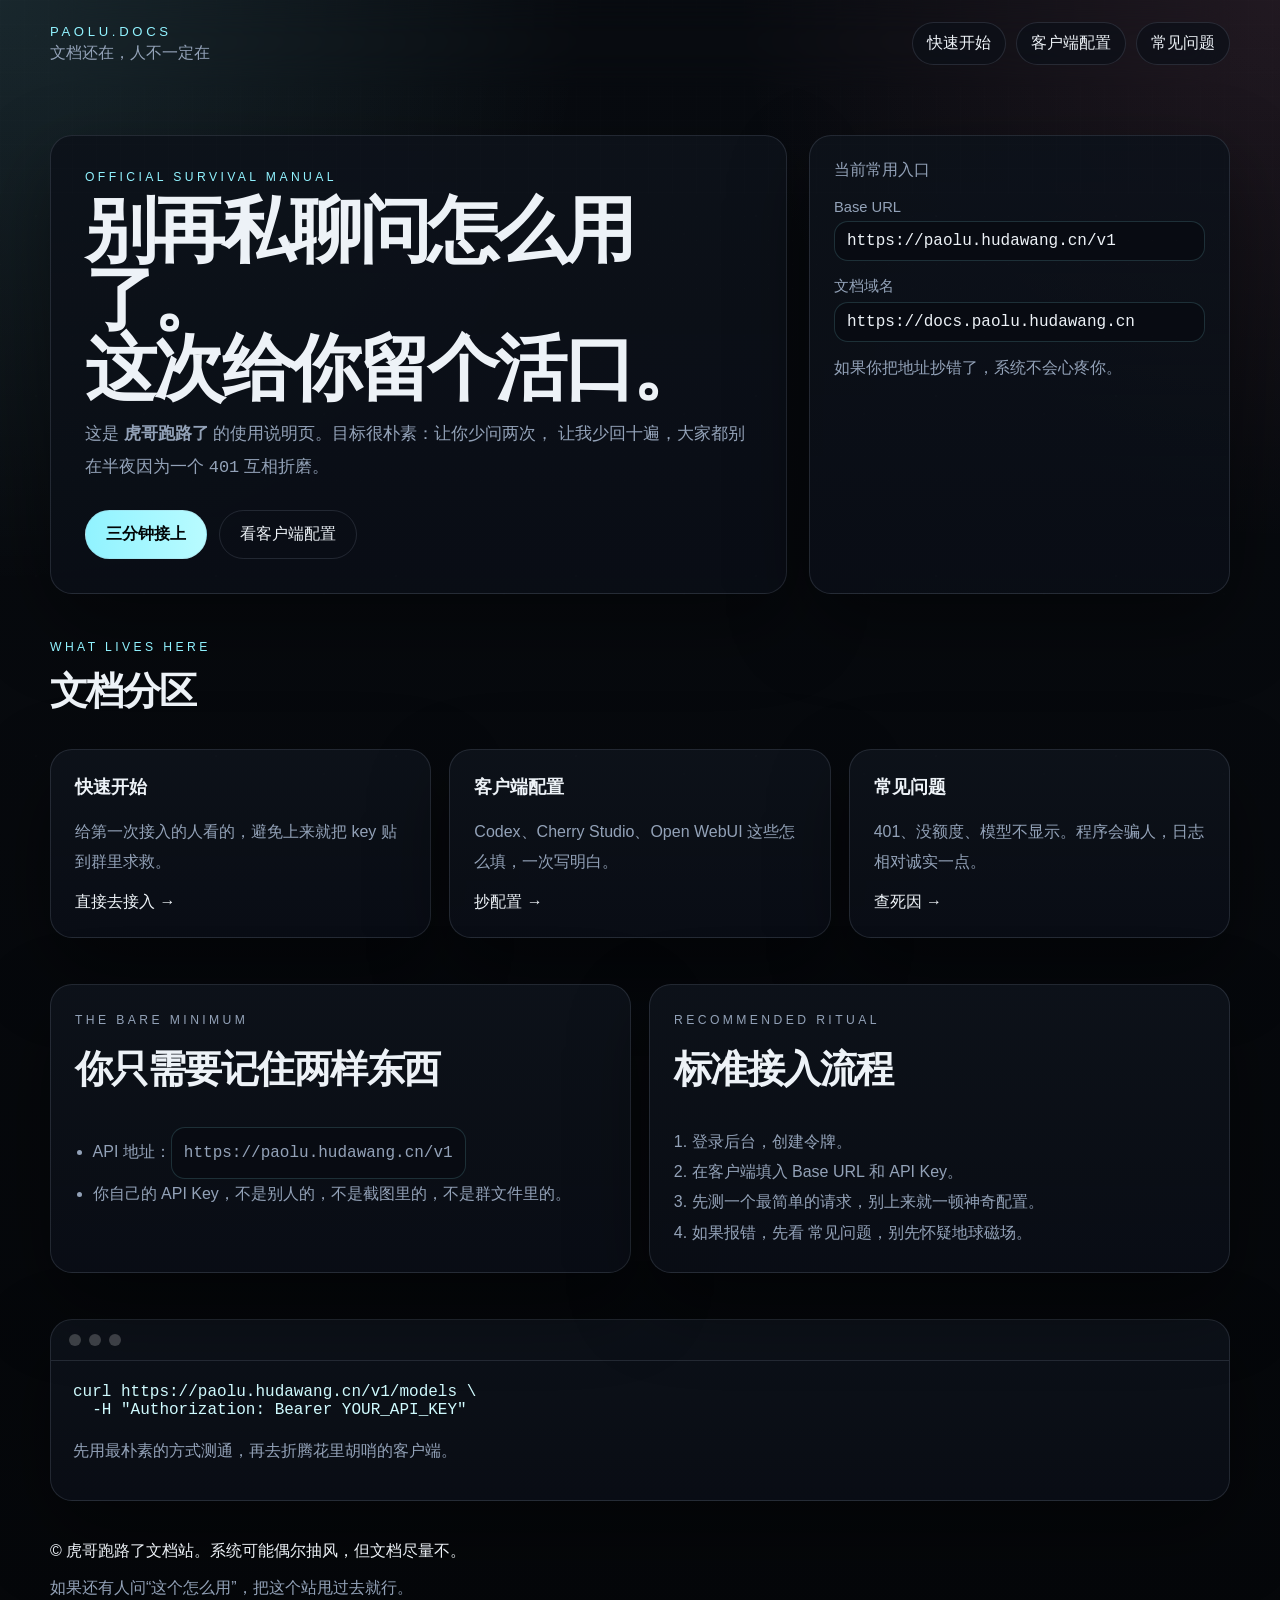
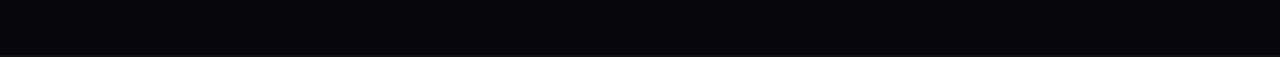
==== index.html @ 4efce5a0 "docs: scaffold paolu help site" ====
<!doctype html>
<html lang="zh-CN">
<head>
  <meta charset="utf-8" />
  <meta name="viewport" content="width=device-width, initial-scale=1" />
  <title>虎哥跑路了 · 使用文档</title>
  <meta
    name="description"
    content="给准备接 API 的人留一条活路。包括快速开始、客户端配置、常见报错和一些人间提醒。"
  />
  <link rel="stylesheet" href="/styles/ghost.css" />
</head>
<body data-page="home">
  <div class="noise"></div>
  <header class="site-header shell">
    <a class="brand" href="/">
      <span class="brand-mark">PAOLU.DOCS</span>
      <span class="brand-sub">文档还在，人不一定在</span>
    </a>
    <nav class="top-nav">
      <a href="/quickstart/">快速开始</a>
      <a href="/clients/">客户端配置</a>
      <a href="/faq/">常见问题</a>
    </nav>
  </header>

  <main>
    <section class="hero shell">
      <div class="hero-copy">
        <p class="eyebrow">Official Survival Manual</p>
        <h1>别再私聊问怎么用了。<br />这次给你留个活口。</h1>
        <p class="lead">
          这是 <strong>虎哥跑路了</strong> 的使用说明页。目标很朴素：让你少问两次，
          让我少回十遍，大家都别在半夜因为一个 <code>401</code> 互相折磨。
        </p>
        <div class="cta-row">
          <a class="button button-primary" href="/quickstart/">三分钟接上</a>
          <a class="button button-ghost" href="/clients/">看客户端配置</a>
        </div>
      </div>
      <aside class="status-card">
        <p class="status-label">当前常用入口</p>
        <div class="status-block">
          <span>Base URL</span>
          <code data-copy>https://paolu.hudawang.cn/v1</code>
        </div>
        <div class="status-block">
          <span>文档域名</span>
          <code data-copy>https://docs.paolu.hudawang.cn</code>
        </div>
        <p class="status-tip">如果你把地址抄错了，系统不会心疼你。</p>
      </aside>
    </section>

    <section class="section shell">
      <div class="section-head">
        <p class="eyebrow">What Lives Here</p>
        <h2>文档分区</h2>
      </div>
      <div class="card-grid">
        <article class="info-card">
          <h3>快速开始</h3>
          <p>给第一次接入的人看的，避免上来就把 key 贴到群里求救。</p>
          <a href="/quickstart/">直接去接入 →</a>
        </article>
        <article class="info-card">
          <h3>客户端配置</h3>
          <p>Codex、Cherry Studio、Open WebUI 这些怎么填，一次写明白。</p>
          <a href="/clients/">抄配置 →</a>
        </article>
        <article class="info-card">
          <h3>常见问题</h3>
          <p>401、没额度、模型不显示。程序会骗人，日志相对诚实一点。</p>
          <a href="/faq/">查死因 →</a>
        </article>
      </div>
    </section>

    <section class="section shell split-layout">
      <article class="panel">
        <p class="eyebrow">The Bare Minimum</p>
        <h2>你只需要记住两样东西</h2>
        <ul class="checklist">
          <li>API 地址：<code data-copy>https://paolu.hudawang.cn/v1</code></li>
          <li>你自己的 API Key，不是别人的，不是截图里的，不是群文件里的。</li>
        </ul>
      </article>
      <article class="panel">
        <p class="eyebrow">Recommended Ritual</p>
        <h2>标准接入流程</h2>
        <ol class="steps">
          <li>登录后台，创建令牌。</li>
          <li>在客户端填入 Base URL 和 API Key。</li>
          <li>先测一个最简单的请求，别上来就一顿神奇配置。</li>
          <li>如果报错，先看 <a href="/faq/">常见问题</a>，别先怀疑地球磁场。</li>
        </ol>
      </article>
    </section>

    <section class="section shell">
      <div class="terminal">
        <div class="terminal-bar">
          <span></span><span></span><span></span>
        </div>
        <pre><code>curl https://paolu.hudawang.cn/v1/models \
  -H "Authorization: Bearer YOUR_API_KEY"</code></pre>
        <p class="terminal-note">先用最朴素的方式测通，再去折腾花里胡哨的客户端。</p>
      </div>
    </section>
  </main>

  <footer class="site-footer shell">
    <p>© 虎哥跑路了文档站。系统可能偶尔抽风，但文档尽量不。</p>
    <p class="muted">如果还有人问“这个怎么用”，把这个站甩过去就行。</p>
  </footer>

  <script src="/scripts/app.js" defer></script>
</body>
</html>
---- styles/ghost.css ----
:root {
  color-scheme: dark;
  --bg: #07090d;
  --panel: rgba(12, 16, 24, 0.9);
  --panel-2: rgba(16, 22, 32, 0.94);
  --text: #edf2f7;
  --muted: #93a2b8;
  --line: rgba(148, 163, 184, 0.18);
  --accent: #91f3ff;
  --accent-2: #fd90b7;
  --danger: #ff8d8d;
  --shadow: 0 30px 80px rgba(0, 0, 0, 0.42);
  --radius: 22px;
}

* {
  box-sizing: border-box;
}

html {
  scroll-behavior: smooth;
}

body {
  margin: 0;
  min-height: 100vh;
  color: var(--text);
  font-family: "Segoe UI", "PingFang SC", "Microsoft YaHei", sans-serif;
  background:
    radial-gradient(circle at top left, rgba(145, 243, 255, 0.12), transparent 28%),
    radial-gradient(circle at top right, rgba(253, 144, 183, 0.1), transparent 26%),
    linear-gradient(180deg, #080b10 0%, #05070a 100%);
}

body::before {
  content: "";
  position: fixed;
  inset: 0;
  pointer-events: none;
  background:
    linear-gradient(rgba(255, 255, 255, 0.015) 1px, transparent 1px),
    linear-gradient(90deg, rgba(255, 255, 255, 0.015) 1px, transparent 1px);
  background-size: 24px 24px;
  mask-image: linear-gradient(180deg, rgba(255, 255, 255, 0.5), transparent 85%);
}

.noise {
  position: fixed;
  inset: 0;
  pointer-events: none;
  opacity: 0.16;
  background-image:
    radial-gradient(circle at 20% 20%, rgba(255, 255, 255, 0.08) 0 1px, transparent 1px),
    radial-gradient(circle at 80% 30%, rgba(255, 255, 255, 0.06) 0 1px, transparent 1px),
    radial-gradient(circle at 10% 70%, rgba(255, 255, 255, 0.04) 0 1px, transparent 1px);
  background-size: 180px 180px;
}

a {
  color: inherit;
  text-decoration: none;
}

code,
pre {
  font-family: Consolas, "SFMono-Regular", monospace;
}

.shell {
  width: min(1180px, calc(100% - 32px));
  margin: 0 auto;
}

.site-header {
  display: flex;
  align-items: center;
  justify-content: space-between;
  gap: 20px;
  padding: 22px 0;
  position: sticky;
  top: 0;
  z-index: 10;
  backdrop-filter: blur(18px);
}

.brand {
  display: grid;
  gap: 4px;
}

.brand-mark {
  font-size: 0.82rem;
  letter-spacing: 0.28em;
  color: var(--accent);
}

.brand-sub,
.muted,
.status-tip,
.terminal-note {
  color: var(--muted);
}

.top-nav {
  display: flex;
  gap: 10px;
  flex-wrap: wrap;
}

.top-nav a {
  padding: 10px 14px;
  border: 1px solid var(--line);
  border-radius: 999px;
  background: rgba(12, 16, 24, 0.72);
}

.top-nav a.active,
.top-nav a:hover {
  border-color: rgba(145, 243, 255, 0.34);
  color: var(--accent);
}

.hero {
  display: grid;
  grid-template-columns: minmax(0, 1.4fr) minmax(320px, 0.8fr);
  gap: 22px;
  padding: 48px 0 28px;
}

.hero-copy,
.panel,
.status-card,
.info-card,
.terminal,
.sidebar,
.faq-item {
  border: 1px solid var(--line);
  background: linear-gradient(180deg, rgba(13, 18, 26, 0.96), rgba(10, 14, 22, 0.9));
  border-radius: var(--radius);
  box-shadow: var(--shadow);
}

.hero-copy {
  padding: 34px;
}

.status-card {
  padding: 24px;
}

.eyebrow {
  margin: 0 0 12px;
  text-transform: uppercase;
  letter-spacing: 0.28em;
  font-size: 0.76rem;
  color: var(--accent);
}

h1,
h2,
h3,
p {
  margin-top: 0;
}

h1 {
  margin-bottom: 16px;
  font-size: clamp(2.8rem, 5.6vw, 5rem);
  line-height: 0.96;
  letter-spacing: -0.05em;
}

h2 {
  font-size: clamp(1.8rem, 3vw, 2.5rem);
  letter-spacing: -0.04em;
}

h3 {
  font-size: 1.15rem;
}

.lead {
  max-width: 760px;
  font-size: 1.06rem;
  line-height: 1.9;
  color: var(--muted);
}

.cta-row {
  display: flex;
  gap: 12px;
  flex-wrap: wrap;
  margin-top: 26px;
}

.button {
  display: inline-flex;
  align-items: center;
  justify-content: center;
  padding: 13px 20px;
  border-radius: 999px;
  border: 1px solid var(--line);
}

.button-primary {
  background: linear-gradient(90deg, var(--accent), #b8fbff);
  color: #020507;
  font-weight: 700;
}

.button-ghost:hover {
  border-color: rgba(145, 243, 255, 0.34);
}

.status-label {
  margin-bottom: 18px;
  color: var(--muted);
}

.status-block {
  display: grid;
  gap: 6px;
  margin-bottom: 16px;
}

.status-block span,
.kv-list span {
  color: var(--muted);
  font-size: 0.92rem;
}

code[data-copy],
.kv-list code {
  display: inline-block;
  padding: 10px 12px;
  border-radius: 14px;
  border: 1px solid rgba(145, 243, 255, 0.16);
  background: rgba(8, 12, 18, 0.9);
  cursor: pointer;
}

.section {
  padding: 18px 0 28px;
}

.section-head {
  margin-bottom: 20px;
}

.section-head.compact {
  padding: 22px 0 8px;
}

.card-grid {
  display: grid;
  grid-template-columns: repeat(3, minmax(0, 1fr));
  gap: 18px;
}

.card-grid.single-column {
  grid-template-columns: 1fr;
}

.info-card,
.panel,
.faq-item {
  padding: 24px;
}

.info-card p,
.panel p,
.faq-item p {
  color: var(--muted);
  line-height: 1.85;
}

.split-layout {
  display: grid;
  grid-template-columns: repeat(2, minmax(0, 1fr));
  gap: 18px;
}

.checklist,
.steps {
  margin: 0;
  padding-left: 1.1rem;
  line-height: 1.9;
  color: var(--muted);
}

.terminal {
  padding: 0;
  overflow: hidden;
}

.terminal-bar {
  display: flex;
  gap: 8px;
  padding: 14px 18px;
  border-bottom: 1px solid var(--line);
}

.terminal-bar span {
  width: 12px;
  height: 12px;
  border-radius: 999px;
  background: rgba(255, 255, 255, 0.2);
}

.terminal pre {
  margin: 0;
  padding: 22px;
  overflow: auto;
  color: #cffafe;
}

.terminal-note {
  padding: 0 22px 22px;
}

.docs-layout {
  display: grid;
  grid-template-columns: 240px minmax(0, 1fr);
  gap: 22px;
  padding: 20px 0 40px;
}

.sidebar {
  padding: 20px;
  position: sticky;
  top: 96px;
  height: fit-content;
}

.sidebar-title {
  margin-bottom: 14px;
  color: var(--text);
}

.sidebar a {
  display: block;
  padding: 10px 0;
  color: var(--muted);
}

.sidebar a:hover {
  color: var(--accent);
}

.doc-content {
  padding-bottom: 48px;
}

.doc-section {
  padding: 18px 0;
}

.stack {
  display: grid;
  gap: 16px;
}

.kv-list {
  display: grid;
  gap: 16px;
}

.kv-list div {
  display: grid;
  gap: 8px;
}

.faq-list {
  display: grid;
  gap: 18px;
  padding-bottom: 40px;
}

.site-footer {
  padding: 12px 0 40px;
}

.copied-tip {
  position: fixed;
  right: 20px;
  bottom: 20px;
  padding: 12px 16px;
  border-radius: 14px;
  background: rgba(12, 16, 24, 0.94);
  border: 1px solid rgba(145, 243, 255, 0.22);
  color: var(--text);
  box-shadow: var(--shadow);
}

@media (max-width: 980px) {
  .hero,
  .split-layout,
  .docs-layout,
  .card-grid {
    grid-template-columns: 1fr;
  }

  .site-header {
    position: static;
    align-items: flex-start;
    flex-direction: column;
  }

  .sidebar {
    position: static;
  }
}

@media (max-width: 640px) {
  .shell {
    width: min(100% - 20px, 1180px);
  }

  h1 {
    font-size: 2.45rem;
  }

  .hero-copy,
  .status-card,
  .info-card,
  .panel,
  .faq-item {
    padding: 20px;
  }
}
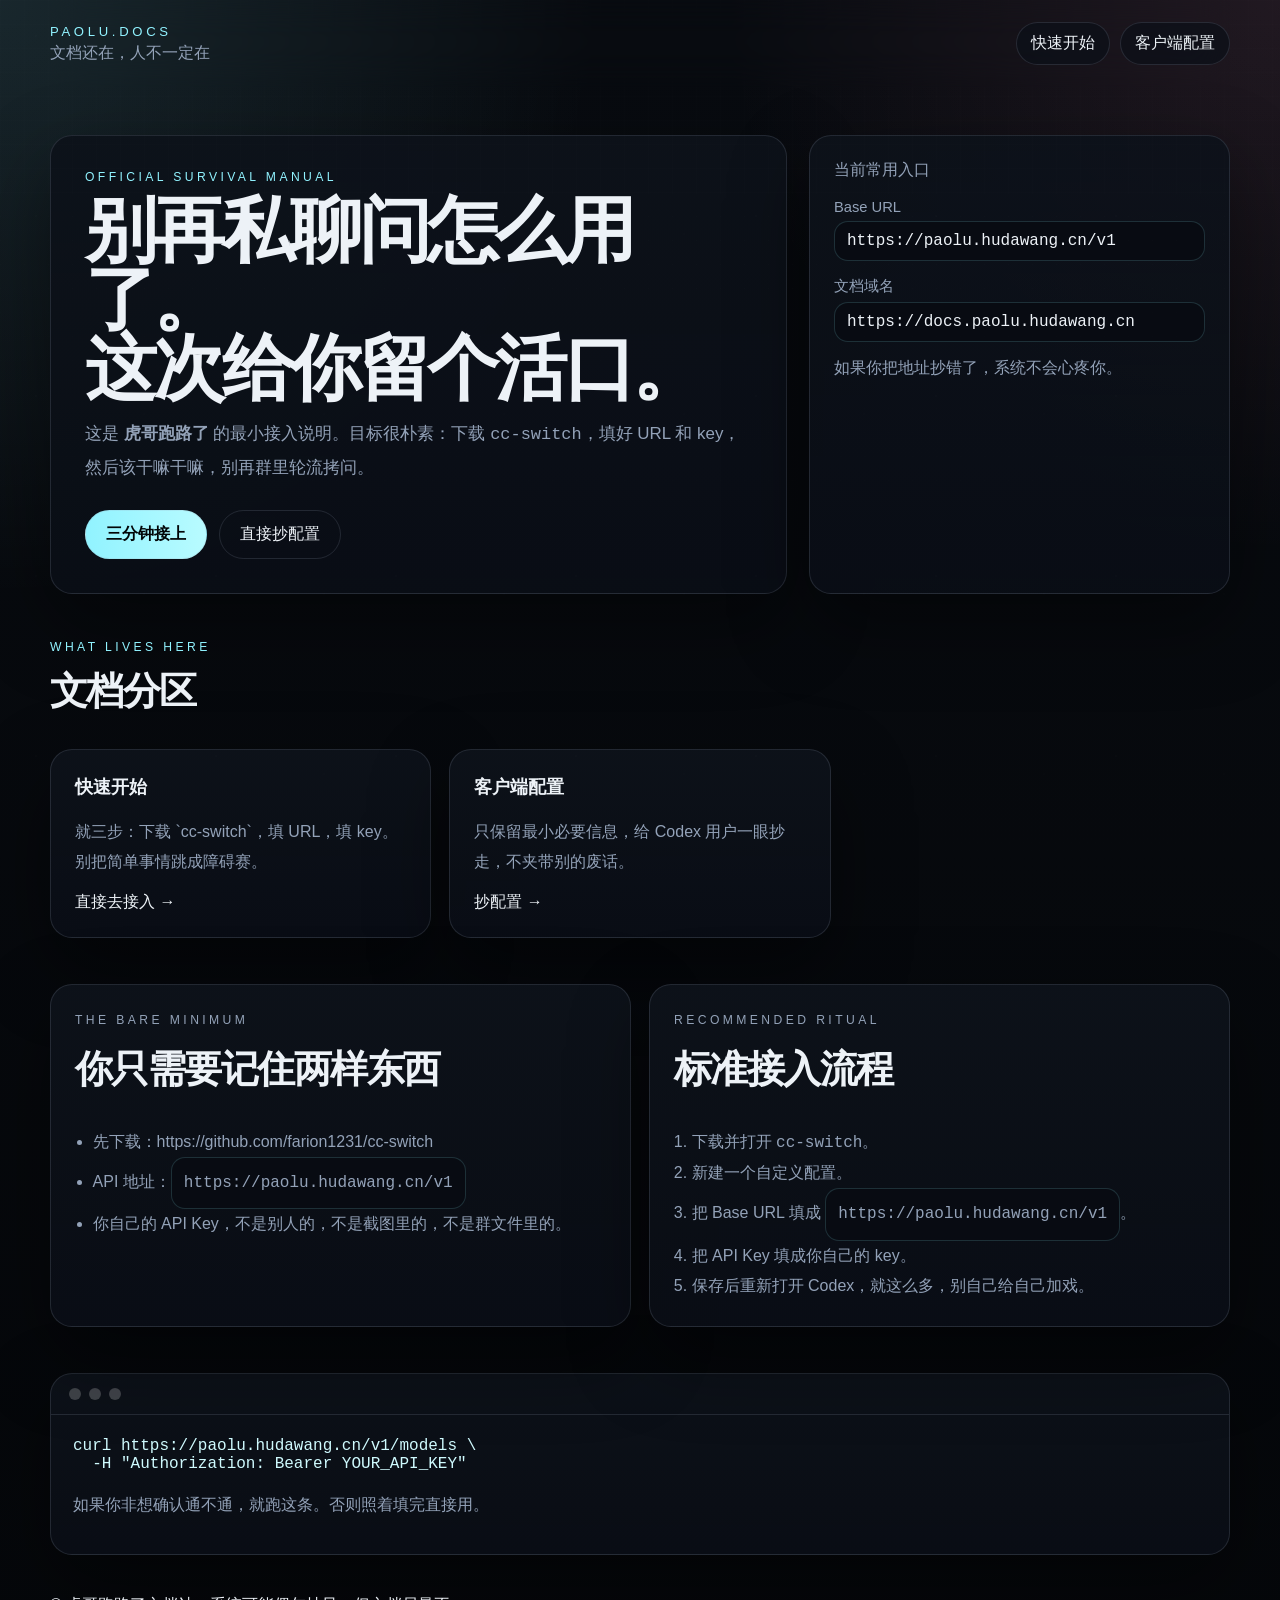
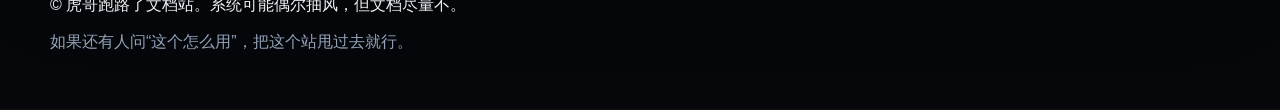
==== commit 4d75c5c1: "docs: simplify cc-switch setup guide" ====
--- a/index.html
+++ b/index.html
@@ -20,7 +20,6 @@
     <nav class="top-nav">
       <a href="/quickstart/">快速开始</a>
       <a href="/clients/">客户端配置</a>
-      <a href="/faq/">常见问题</a>
     </nav>
   </header>
 
@@ -30,12 +29,12 @@
         <p class="eyebrow">Official Survival Manual</p>
         <h1>别再私聊问怎么用了。<br />这次给你留个活口。</h1>
         <p class="lead">
-          这是 <strong>虎哥跑路了</strong> 的使用说明页。目标很朴素：让你少问两次，
-          让我少回十遍，大家都别在半夜因为一个 <code>401</code> 互相折磨。
+          这是 <strong>虎哥跑路了</strong> 的最小接入说明。目标很朴素：下载
+          <code>cc-switch</code>，填好 URL 和 key，然后该干嘛干嘛，别再群里轮流拷问。
         </p>
         <div class="cta-row">
           <a class="button button-primary" href="/quickstart/">三分钟接上</a>
-          <a class="button button-ghost" href="/clients/">看客户端配置</a>
+          <a class="button button-ghost" href="/clients/">直接抄配置</a>
         </div>
       </div>
       <aside class="status-card">
@@ -60,18 +59,13 @@
       <div class="card-grid">
         <article class="info-card">
           <h3>快速开始</h3>
-          <p>给第一次接入的人看的，避免上来就把 key 贴到群里求救。</p>
+          <p>就三步：下载 `cc-switch`，填 URL，填 key。别把简单事情跳成障碍赛。</p>
           <a href="/quickstart/">直接去接入 →</a>
         </article>
         <article class="info-card">
           <h3>客户端配置</h3>
-          <p>Codex、Cherry Studio、Open WebUI 这些怎么填，一次写明白。</p>
+          <p>只保留最小必要信息，给 Codex 用户一眼抄走，不夹带别的废话。</p>
           <a href="/clients/">抄配置 →</a>
-        </article>
-        <article class="info-card">
-          <h3>常见问题</h3>
-          <p>401、没额度、模型不显示。程序会骗人，日志相对诚实一点。</p>
-          <a href="/faq/">查死因 →</a>
         </article>
       </div>
     </section>
@@ -81,6 +75,7 @@
         <p class="eyebrow">The Bare Minimum</p>
         <h2>你只需要记住两样东西</h2>
         <ul class="checklist">
+          <li>先下载：<a href="https://github.com/farion1231/cc-switch" target="_blank" rel="noreferrer">https://github.com/farion1231/cc-switch</a></li>
           <li>API 地址：<code data-copy>https://paolu.hudawang.cn/v1</code></li>
           <li>你自己的 API Key，不是别人的，不是截图里的，不是群文件里的。</li>
         </ul>
@@ -89,10 +84,11 @@
         <p class="eyebrow">Recommended Ritual</p>
         <h2>标准接入流程</h2>
         <ol class="steps">
-          <li>登录后台，创建令牌。</li>
-          <li>在客户端填入 Base URL 和 API Key。</li>
-          <li>先测一个最简单的请求，别上来就一顿神奇配置。</li>
-          <li>如果报错，先看 <a href="/faq/">常见问题</a>，别先怀疑地球磁场。</li>
+          <li>下载并打开 <code>cc-switch</code>。</li>
+          <li>新建一个自定义配置。</li>
+          <li>把 Base URL 填成 <code data-copy>https://paolu.hudawang.cn/v1</code>。</li>
+          <li>把 API Key 填成你自己的 key。</li>
+          <li>保存后重新打开 Codex，就这么多，别自己给自己加戏。</li>
         </ol>
       </article>
     </section>
@@ -104,7 +100,7 @@
         </div>
         <pre><code>curl https://paolu.hudawang.cn/v1/models \
   -H "Authorization: Bearer YOUR_API_KEY"</code></pre>
-        <p class="terminal-note">先用最朴素的方式测通，再去折腾花里胡哨的客户端。</p>
+        <p class="terminal-note">如果你非想确认通不通，就跑这条。否则照着填完直接用。</p>
       </div>
     </section>
   </main>
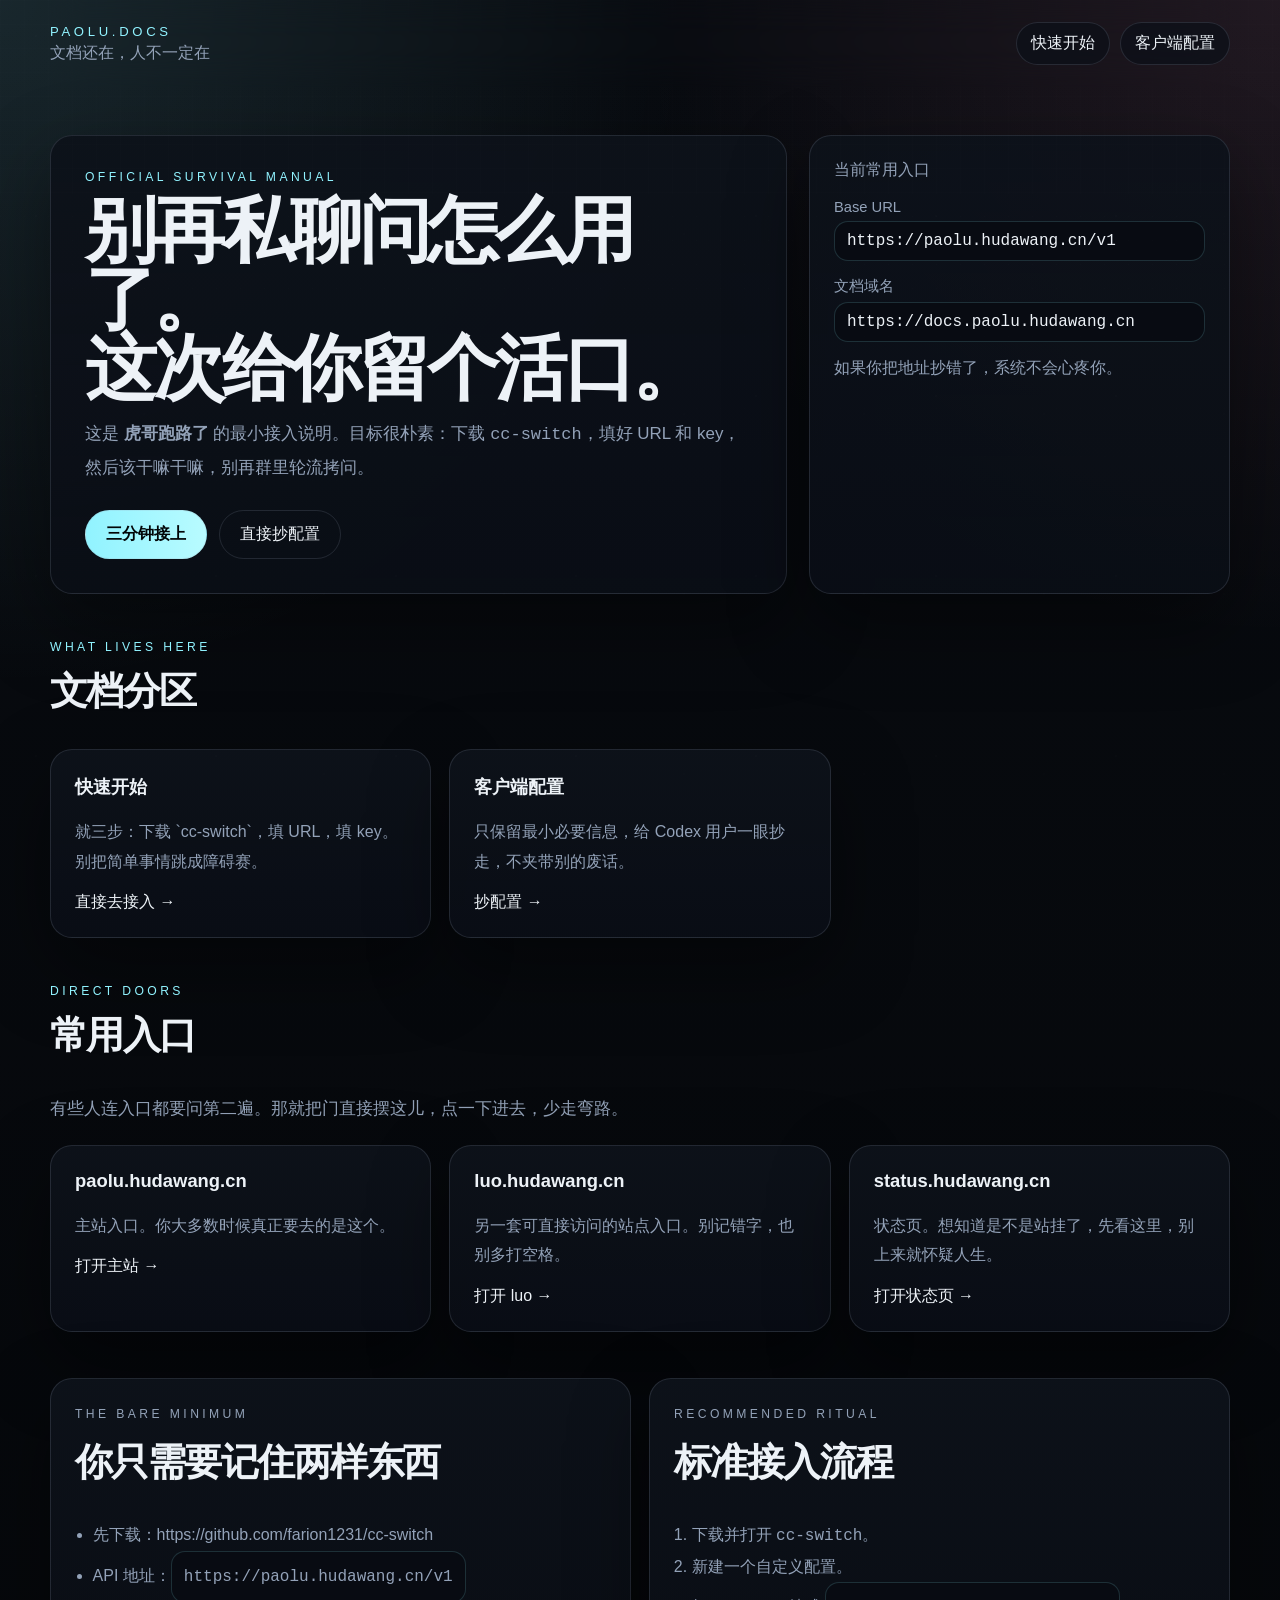
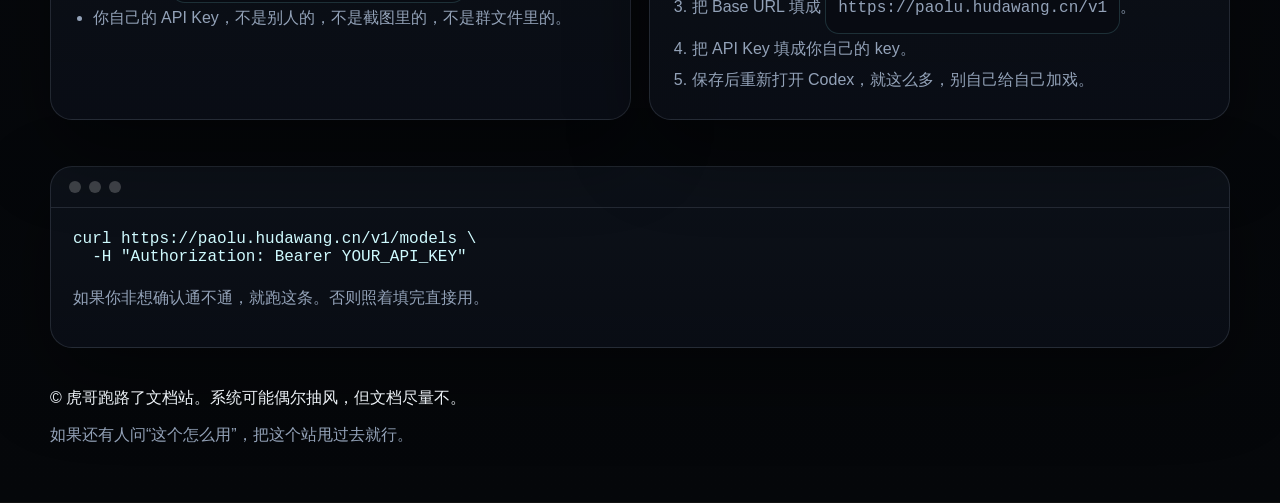
==== commit 7467c2d9: "docs: add site entry links" ====
--- a/index.html
+++ b/index.html
@@ -70,6 +70,31 @@
       </div>
     </section>
 
+    <section class="section shell">
+      <div class="section-head">
+        <p class="eyebrow">Direct Doors</p>
+        <h2>常用入口</h2>
+        <p class="lead">有些人连入口都要问第二遍。那就把门直接摆这儿，点一下进去，少走弯路。</p>
+      </div>
+      <div class="card-grid">
+        <article class="info-card">
+          <h3>paolu.hudawang.cn</h3>
+          <p>主站入口。你大多数时候真正要去的是这个。</p>
+          <a href="https://paolu.hudawang.cn/" target="_blank" rel="noreferrer">打开主站 →</a>
+        </article>
+        <article class="info-card">
+          <h3>luo.hudawang.cn</h3>
+          <p>另一套可直接访问的站点入口。别记错字，也别多打空格。</p>
+          <a href="https://luo.hudawang.cn/" target="_blank" rel="noreferrer">打开 luo →</a>
+        </article>
+        <article class="info-card">
+          <h3>status.hudawang.cn</h3>
+          <p>状态页。想知道是不是站挂了，先看这里，别上来就怀疑人生。</p>
+          <a href="https://status.hudawang.cn/" target="_blank" rel="noreferrer">打开状态页 →</a>
+        </article>
+      </div>
+    </section>
+
     <section class="section shell split-layout">
       <article class="panel">
         <p class="eyebrow">The Bare Minimum</p>
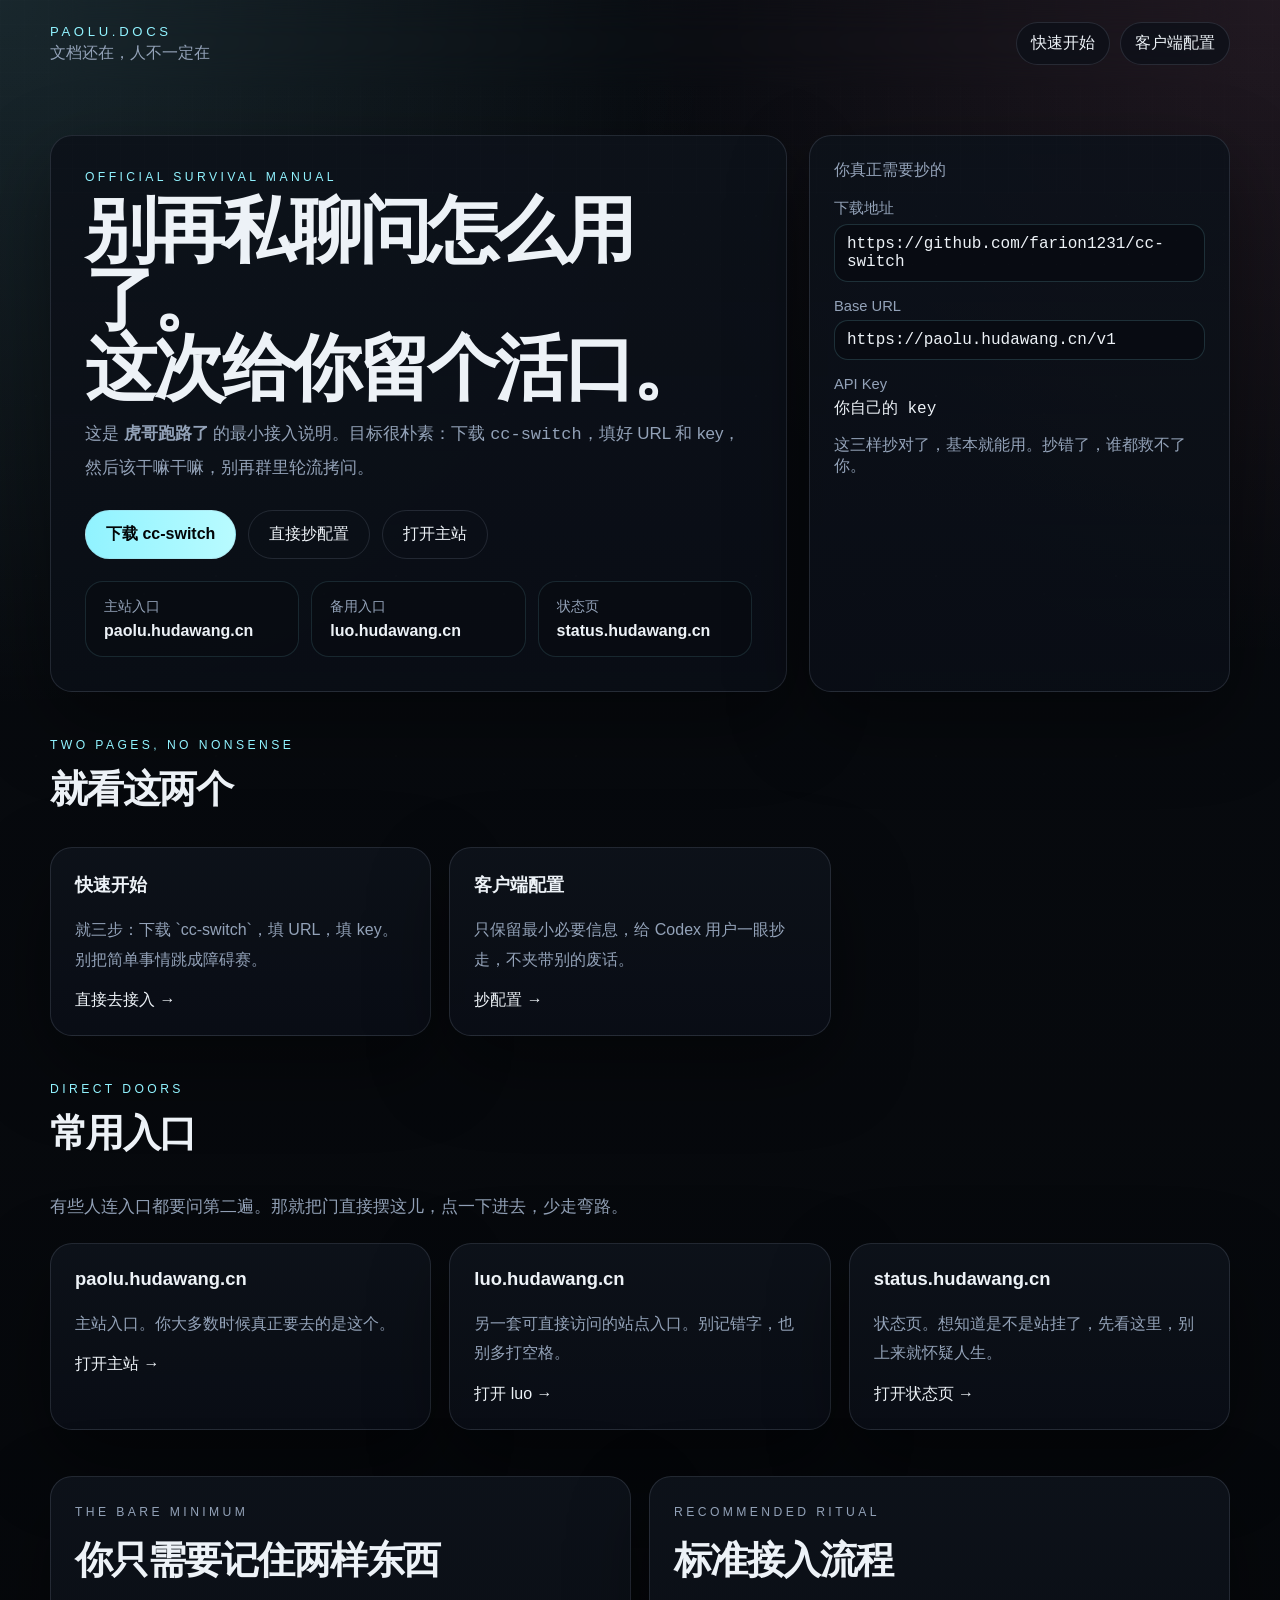
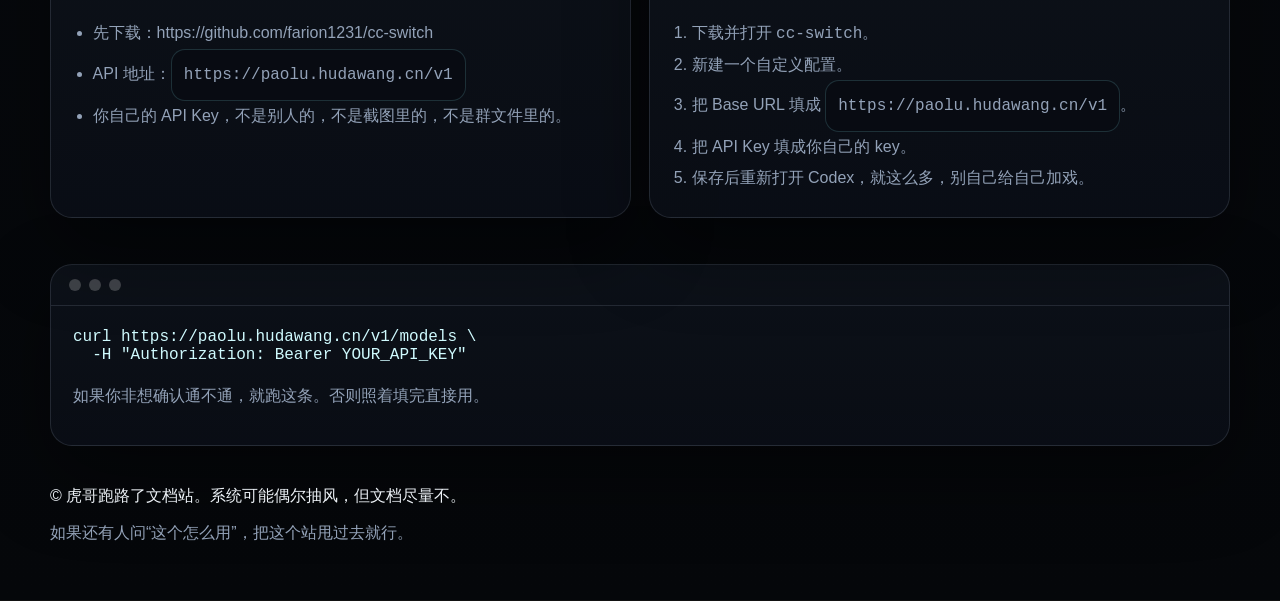
==== commit 521620ee: "docs: tighten landing page actions" ====
--- a/index.html
+++ b/index.html
@@ -33,28 +33,47 @@
           <code>cc-switch</code>，填好 URL 和 key，然后该干嘛干嘛，别再群里轮流拷问。
         </p>
         <div class="cta-row">
-          <a class="button button-primary" href="/quickstart/">三分钟接上</a>
+          <a class="button button-primary" href="https://github.com/farion1231/cc-switch" target="_blank" rel="noreferrer">下载 cc-switch</a>
           <a class="button button-ghost" href="/clients/">直接抄配置</a>
+          <a class="button button-ghost" href="https://paolu.hudawang.cn/" target="_blank" rel="noreferrer">打开主站</a>
+        </div>
+        <div class="quick-links">
+          <a class="quick-link" href="https://paolu.hudawang.cn/" target="_blank" rel="noreferrer">
+            <span>主站入口</span>
+            <strong>paolu.hudawang.cn</strong>
+          </a>
+          <a class="quick-link" href="https://luo.hudawang.cn/" target="_blank" rel="noreferrer">
+            <span>备用入口</span>
+            <strong>luo.hudawang.cn</strong>
+          </a>
+          <a class="quick-link" href="https://status.hudawang.cn/" target="_blank" rel="noreferrer">
+            <span>状态页</span>
+            <strong>status.hudawang.cn</strong>
+          </a>
         </div>
       </div>
       <aside class="status-card">
-        <p class="status-label">当前常用入口</p>
+        <p class="status-label">你真正需要抄的</p>
+        <div class="status-block">
+          <span>下载地址</span>
+          <code data-copy>https://github.com/farion1231/cc-switch</code>
+        </div>
         <div class="status-block">
           <span>Base URL</span>
           <code data-copy>https://paolu.hudawang.cn/v1</code>
         </div>
         <div class="status-block">
-          <span>文档域名</span>
-          <code data-copy>https://docs.paolu.hudawang.cn</code>
+          <span>API Key</span>
+          <code>你自己的 key</code>
         </div>
-        <p class="status-tip">如果你把地址抄错了，系统不会心疼你。</p>
+        <p class="status-tip">这三样抄对了，基本就能用。抄错了，谁都救不了你。</p>
       </aside>
     </section>
 
     <section class="section shell">
       <div class="section-head">
-        <p class="eyebrow">What Lives Here</p>
-        <h2>文档分区</h2>
+        <p class="eyebrow">Two Pages, No Nonsense</p>
+        <h2>就看这两个</h2>
       </div>
       <div class="card-grid">
         <article class="info-card">
--- a/styles/ghost.css
+++ b/styles/ghost.css
@@ -193,6 +193,37 @@
   margin-top: 26px;
 }
 
+.quick-links {
+  display: grid;
+  grid-template-columns: repeat(3, minmax(0, 1fr));
+  gap: 12px;
+  margin-top: 22px;
+}
+
+.quick-link {
+  display: grid;
+  gap: 6px;
+  padding: 16px 18px;
+  border-radius: 18px;
+  border: 1px solid rgba(145, 243, 255, 0.12);
+  background: rgba(8, 12, 18, 0.64);
+}
+
+.quick-link span {
+  color: var(--muted);
+  font-size: 0.86rem;
+}
+
+.quick-link strong {
+  font-size: 1rem;
+  color: var(--text);
+}
+
+.quick-link:hover {
+  border-color: rgba(145, 243, 255, 0.34);
+  transform: translateY(-1px);
+}
+
 .button {
   display: inline-flex;
   align-items: center;
@@ -396,7 +427,8 @@
   .hero,
   .split-layout,
   .docs-layout,
-  .card-grid {
+  .card-grid,
+  .quick-links {
     grid-template-columns: 1fr;
   }
 
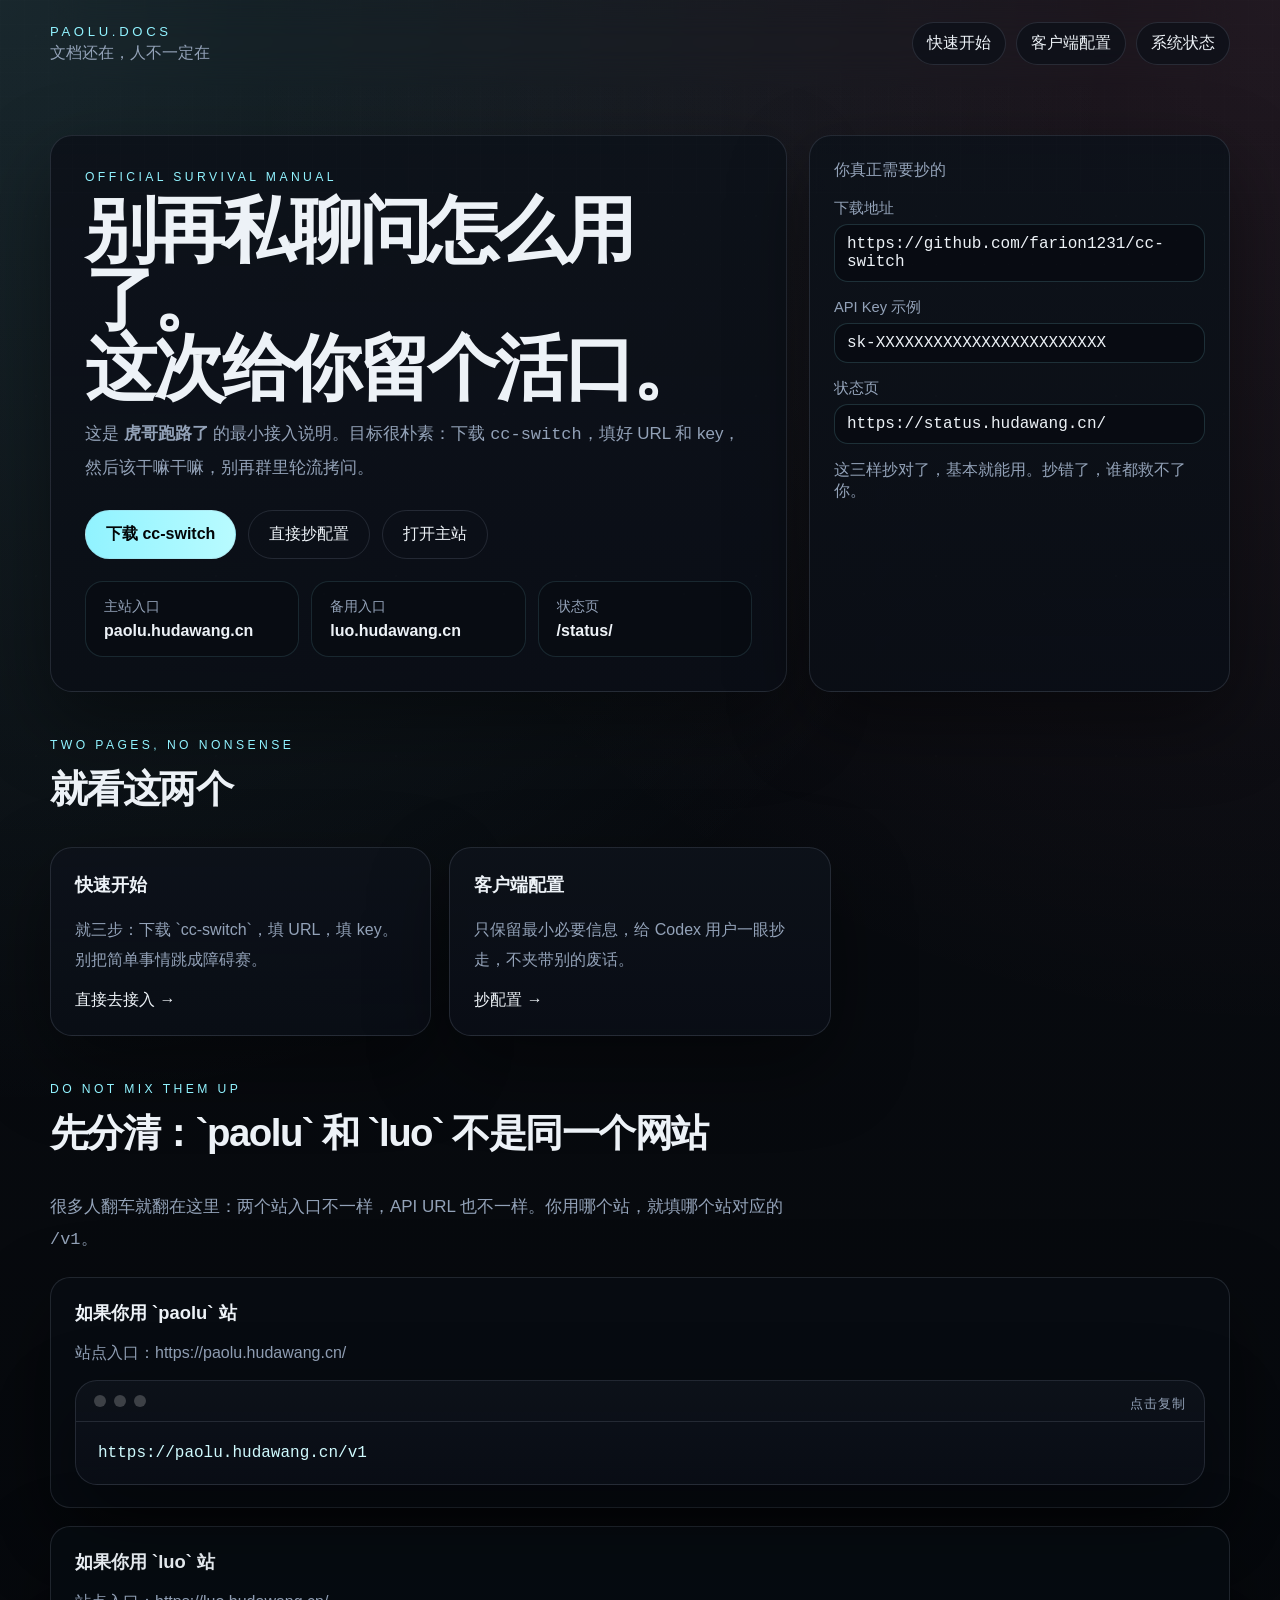
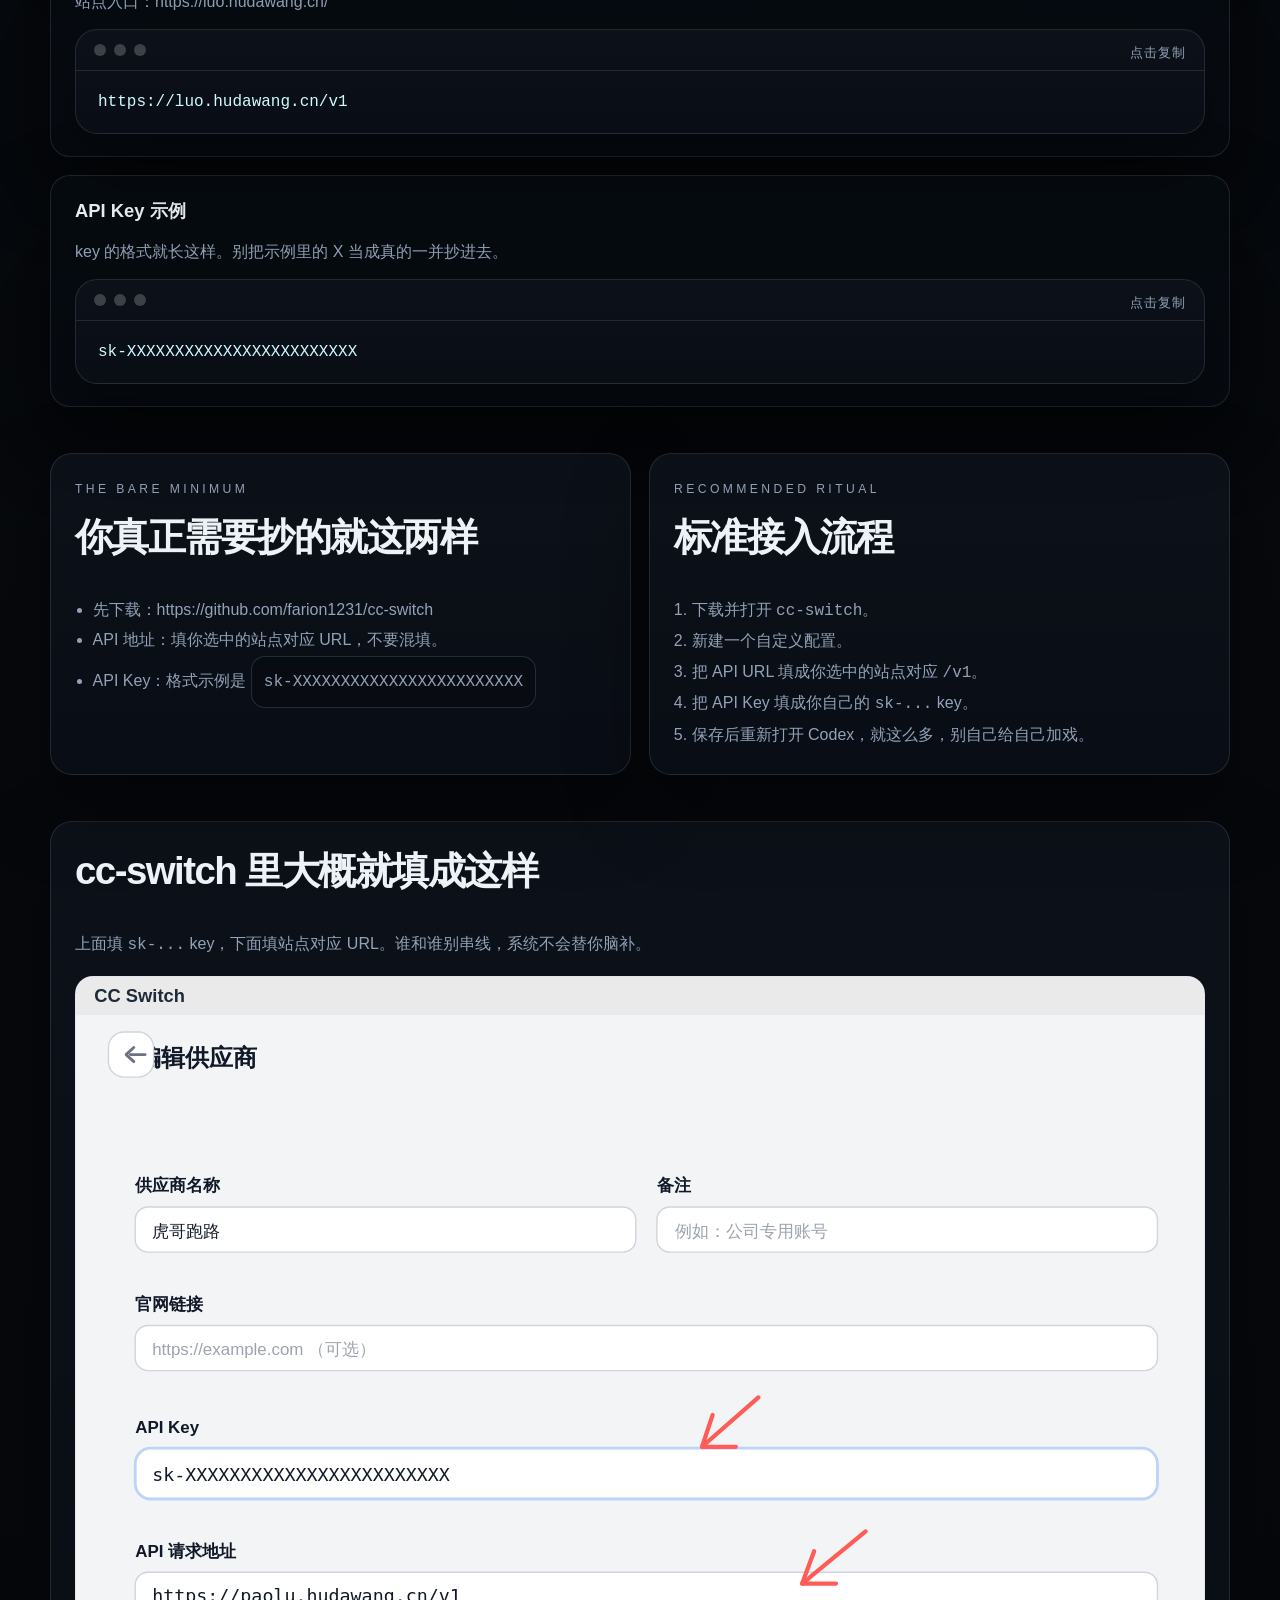
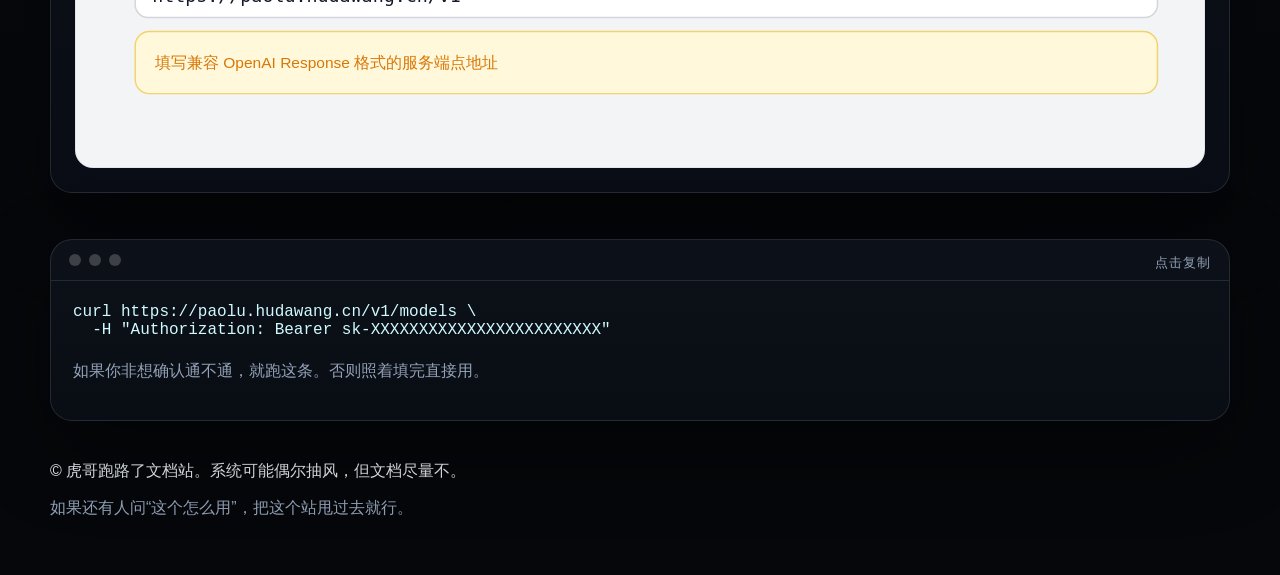
==== commit 2299bb94: "docs: align homepage setup guidance" ====
--- a/index.html
+++ b/index.html
@@ -20,6 +20,7 @@
     <nav class="top-nav">
       <a href="/quickstart/">快速开始</a>
       <a href="/clients/">客户端配置</a>
+      <a href="/status/">系统状态</a>
     </nav>
   </header>
 
@@ -46,9 +47,9 @@
             <span>备用入口</span>
             <strong>luo.hudawang.cn</strong>
           </a>
-          <a class="quick-link" href="https://status.hudawang.cn/" target="_blank" rel="noreferrer">
+          <a class="quick-link" href="/status/">
             <span>状态页</span>
-            <strong>status.hudawang.cn</strong>
+            <strong>/status/</strong>
           </a>
         </div>
       </div>
@@ -59,12 +60,12 @@
           <code data-copy>https://github.com/farion1231/cc-switch</code>
         </div>
         <div class="status-block">
-          <span>Base URL</span>
-          <code data-copy>https://paolu.hudawang.cn/v1</code>
+          <span>API Key 示例</span>
+          <code data-copy>sk-XXXXXXXXXXXXXXXXXXXXXXXX</code>
         </div>
         <div class="status-block">
-          <span>API Key</span>
-          <code>你自己的 key</code>
+          <span>状态页</span>
+          <code data-copy>https://status.hudawang.cn/</code>
         </div>
         <p class="status-tip">这三样抄对了，基本就能用。抄错了，谁都救不了你。</p>
       </aside>
@@ -91,25 +92,40 @@
 
     <section class="section shell">
       <div class="section-head">
-        <p class="eyebrow">Direct Doors</p>
-        <h2>常用入口</h2>
-        <p class="lead">有些人连入口都要问第二遍。那就把门直接摆这儿，点一下进去，少走弯路。</p>
+        <p class="eyebrow">Do Not Mix Them Up</p>
+        <h2>先分清：`paolu` 和 `luo` 不是同一个网站</h2>
+        <p class="lead">很多人翻车就翻在这里：两个站入口不一样，API URL 也不一样。你用哪个站，就填哪个站对应的 <code>/v1</code>。</p>
       </div>
-      <div class="card-grid">
-        <article class="info-card">
-          <h3>paolu.hudawang.cn</h3>
-          <p>主站入口。你大多数时候真正要去的是这个。</p>
-          <a href="https://paolu.hudawang.cn/" target="_blank" rel="noreferrer">打开主站 →</a>
+      <div class="code-stack">
+        <article class="code-card">
+          <h3>如果你用 `paolu` 站</h3>
+          <p>站点入口：<a href="https://paolu.hudawang.cn/" target="_blank" rel="noreferrer">https://paolu.hudawang.cn/</a></p>
+          <div class="terminal copy-block" data-copy-block="https://paolu.hudawang.cn/v1">
+            <div class="terminal-bar">
+              <span></span><span></span><span></span>
+            </div>
+            <pre><code>https://paolu.hudawang.cn/v1</code></pre>
+          </div>
         </article>
-        <article class="info-card">
-          <h3>luo.hudawang.cn</h3>
-          <p>另一套可直接访问的站点入口。别记错字，也别多打空格。</p>
-          <a href="https://luo.hudawang.cn/" target="_blank" rel="noreferrer">打开 luo →</a>
+        <article class="code-card">
+          <h3>如果你用 `luo` 站</h3>
+          <p>站点入口：<a href="https://luo.hudawang.cn/" target="_blank" rel="noreferrer">https://luo.hudawang.cn/</a></p>
+          <div class="terminal copy-block" data-copy-block="https://luo.hudawang.cn/v1">
+            <div class="terminal-bar">
+              <span></span><span></span><span></span>
+            </div>
+            <pre><code>https://luo.hudawang.cn/v1</code></pre>
+          </div>
         </article>
-        <article class="info-card">
-          <h3>status.hudawang.cn</h3>
-          <p>状态页。想知道是不是站挂了，先看这里，别上来就怀疑人生。</p>
-          <a href="https://status.hudawang.cn/" target="_blank" rel="noreferrer">打开状态页 →</a>
+        <article class="code-card">
+          <h3>API Key 示例</h3>
+          <p>key 的格式就长这样。别把示例里的 X 当成真的一并抄进去。</p>
+          <div class="terminal copy-block" data-copy-block="sk-XXXXXXXXXXXXXXXXXXXXXXXX">
+            <div class="terminal-bar">
+              <span></span><span></span><span></span>
+            </div>
+            <pre><code>sk-XXXXXXXXXXXXXXXXXXXXXXXX</code></pre>
+          </div>
         </article>
       </div>
     </section>
@@ -117,11 +133,11 @@
     <section class="section shell split-layout">
       <article class="panel">
         <p class="eyebrow">The Bare Minimum</p>
-        <h2>你只需要记住两样东西</h2>
+        <h2>你真正需要抄的就这两样</h2>
         <ul class="checklist">
           <li>先下载：<a href="https://github.com/farion1231/cc-switch" target="_blank" rel="noreferrer">https://github.com/farion1231/cc-switch</a></li>
-          <li>API 地址：<code data-copy>https://paolu.hudawang.cn/v1</code></li>
-          <li>你自己的 API Key，不是别人的，不是截图里的，不是群文件里的。</li>
+          <li>API 地址：填你选中的站点对应 URL，不要混填。</li>
+          <li>API Key：格式示例是 <code data-copy>sk-XXXXXXXXXXXXXXXXXXXXXXXX</code></li>
         </ul>
       </article>
       <article class="panel">
@@ -130,20 +146,28 @@
         <ol class="steps">
           <li>下载并打开 <code>cc-switch</code>。</li>
           <li>新建一个自定义配置。</li>
-          <li>把 Base URL 填成 <code data-copy>https://paolu.hudawang.cn/v1</code>。</li>
-          <li>把 API Key 填成你自己的 key。</li>
+          <li>把 API URL 填成你选中的站点对应 <code>/v1</code>。</li>
+          <li>把 API Key 填成你自己的 <code>sk-...</code> key。</li>
           <li>保存后重新打开 Codex，就这么多，别自己给自己加戏。</li>
         </ol>
       </article>
     </section>
 
     <section class="section shell">
-      <div class="terminal">
+      <article class="panel figure-panel">
+        <h2>cc-switch 里大概就填成这样</h2>
+        <p class="muted">上面填 <code>sk-...</code> key，下面填站点对应 URL。谁和谁别串线，系统不会替你脑补。</p>
+        <img src="/assets/cc-switch-example.svg" alt="CC Switch 配置示意图" />
+      </article>
+    </section>
+
+    <section class="section shell">
+      <div class="terminal copy-block" data-copy-block="curl https://paolu.hudawang.cn/v1/models &#10;  -H &quot;Authorization: Bearer sk-XXXXXXXXXXXXXXXXXXXXXXXX&quot;">
         <div class="terminal-bar">
           <span></span><span></span><span></span>
         </div>
         <pre><code>curl https://paolu.hudawang.cn/v1/models \
-  -H "Authorization: Bearer YOUR_API_KEY"</code></pre>
+  -H "Authorization: Bearer sk-XXXXXXXXXXXXXXXXXXXXXXXX"</code></pre>
         <p class="terminal-note">如果你非想确认通不通，就跑这条。否则照着填完直接用。</p>
       </div>
     </section>
--- a/styles/ghost.css
+++ b/styles/ghost.css
@@ -133,7 +133,11 @@
 .info-card,
 .terminal,
 .sidebar,
-.faq-item {
+.faq-item,
+.status-hero-card,
+.status-rail-card,
+.service-card,
+.feed-item {
   border: 1px solid var(--line);
   background: linear-gradient(180deg, rgba(13, 18, 26, 0.96), rgba(10, 14, 22, 0.9));
   border-radius: var(--radius);
@@ -168,6 +172,11 @@
   font-size: clamp(2.8rem, 5.6vw, 5rem);
   line-height: 0.96;
   letter-spacing: -0.05em;
+}
+
+.page-title {
+  font-size: clamp(2.4rem, 4.4vw, 4rem);
+  line-height: 1.02;
 }
 
 h2 {
@@ -270,8 +279,212 @@
   cursor: pointer;
 }
 
+.copy-block {
+  position: relative;
+  cursor: pointer;
+}
+
+.copy-block::after {
+  content: "点击复制";
+  position: absolute;
+  top: 14px;
+  right: 18px;
+  color: var(--muted);
+  font-size: 0.82rem;
+  letter-spacing: 0.08em;
+}
+
+.copy-block:hover::after {
+  color: var(--accent);
+}
+
+.warning-panel {
+  border: 1px solid rgba(255, 141, 141, 0.28);
+  background: linear-gradient(180deg, rgba(34, 14, 18, 0.94), rgba(20, 10, 12, 0.92));
+}
+
+.warning-panel h2,
+.warning-panel h3 {
+  color: #ffe3e3;
+}
+
+.code-stack {
+  display: grid;
+  gap: 18px;
+}
+
+.code-card {
+  padding: 22px 24px;
+  border-radius: 20px;
+  border: 1px solid var(--line);
+  background: rgba(8, 12, 18, 0.84);
+  box-shadow: var(--shadow);
+}
+
+.code-card p {
+  color: var(--muted);
+}
+
+.figure-panel {
+  padding: 24px;
+}
+
+.figure-panel img {
+  width: 100%;
+  display: block;
+  border-radius: 18px;
+  border: 1px solid var(--line);
+  background: #f3f4f6;
+}
+
 .section {
   padding: 18px 0 28px;
+}
+
+.status-overview {
+  display: grid;
+  grid-template-columns: minmax(0, 1.6fr) minmax(280px, 0.72fr);
+  gap: 18px;
+}
+
+.status-hero-card,
+.status-rail-card {
+  padding: 28px;
+}
+
+.status-hero-card {
+  display: grid;
+  gap: 20px;
+}
+
+.status-kicker,
+.feed-time,
+.service-host,
+.service-stats span {
+  color: var(--muted);
+}
+
+.status-title {
+  margin-bottom: 10px;
+  font-size: clamp(2rem, 3vw, 2.8rem);
+  letter-spacing: -0.04em;
+}
+
+.status-title.is-operational,
+.status-pill.is-operational {
+  color: #7ef0a3;
+}
+
+.status-title.is-degraded,
+.status-pill.is-degraded {
+  color: #ffd36f;
+}
+
+.status-title.is-outage,
+.status-pill.is-outage {
+  color: #ff8d8d;
+}
+
+.status-meta-grid,
+.service-stats {
+  display: grid;
+  grid-template-columns: repeat(3, minmax(0, 1fr));
+  gap: 12px;
+}
+
+.service-stats {
+  grid-template-columns: repeat(2, minmax(0, 1fr));
+}
+
+.status-meta-box {
+  padding: 16px 18px;
+  border-radius: 18px;
+  background: rgba(8, 12, 18, 0.7);
+  border: 1px solid rgba(145, 243, 255, 0.12);
+}
+
+.status-meta-box span {
+  display: block;
+  margin-bottom: 8px;
+  color: var(--muted);
+  font-size: 0.88rem;
+}
+
+.status-grid,
+.status-feed {
+  display: grid;
+  gap: 18px;
+}
+
+.status-grid {
+  grid-template-columns: repeat(2, minmax(0, 1fr));
+}
+
+.service-card {
+  padding: 24px;
+}
+
+.service-head {
+  display: flex;
+  justify-content: space-between;
+  align-items: flex-start;
+  gap: 16px;
+  margin-bottom: 14px;
+}
+
+.service-name {
+  margin-bottom: 6px;
+  font-size: 1.2rem;
+}
+
+.service-summary {
+  color: var(--muted);
+  line-height: 1.8;
+}
+
+.status-pill {
+  display: inline-flex;
+  align-items: center;
+  padding: 10px 14px;
+  border-radius: 999px;
+  border: 1px solid currentColor;
+  font-size: 0.88rem;
+  white-space: nowrap;
+}
+
+.service-stats {
+  margin: 18px 0;
+}
+
+.service-stats div {
+  padding: 14px 16px;
+  border: 1px solid rgba(145, 243, 255, 0.1);
+  border-radius: 16px;
+  background: rgba(8, 12, 18, 0.58);
+}
+
+.service-stats strong {
+  display: block;
+  margin-top: 6px;
+  font-size: 1.06rem;
+}
+
+.service-link {
+  color: var(--accent);
+}
+
+.feed-item {
+  padding: 20px 22px;
+}
+
+.feed-item h3 {
+  margin-bottom: 8px;
+}
+
+.feed-item p:last-child {
+  margin-bottom: 0;
+  color: var(--muted);
+  line-height: 1.8;
 }
 
 .section-head {
@@ -428,7 +641,9 @@
   .split-layout,
   .docs-layout,
   .card-grid,
-  .quick-links {
+  .quick-links,
+  .status-overview,
+  .status-grid {
     grid-template-columns: 1fr;
   }
 
@@ -456,7 +671,16 @@
   .status-card,
   .info-card,
   .panel,
-  .faq-item {
+  .faq-item,
+  .status-hero-card,
+  .status-rail-card,
+  .service-card,
+  .feed-item {
     padding: 20px;
   }
-}
+
+  .status-meta-grid,
+  .service-stats {
+    grid-template-columns: 1fr;
+  }
+}
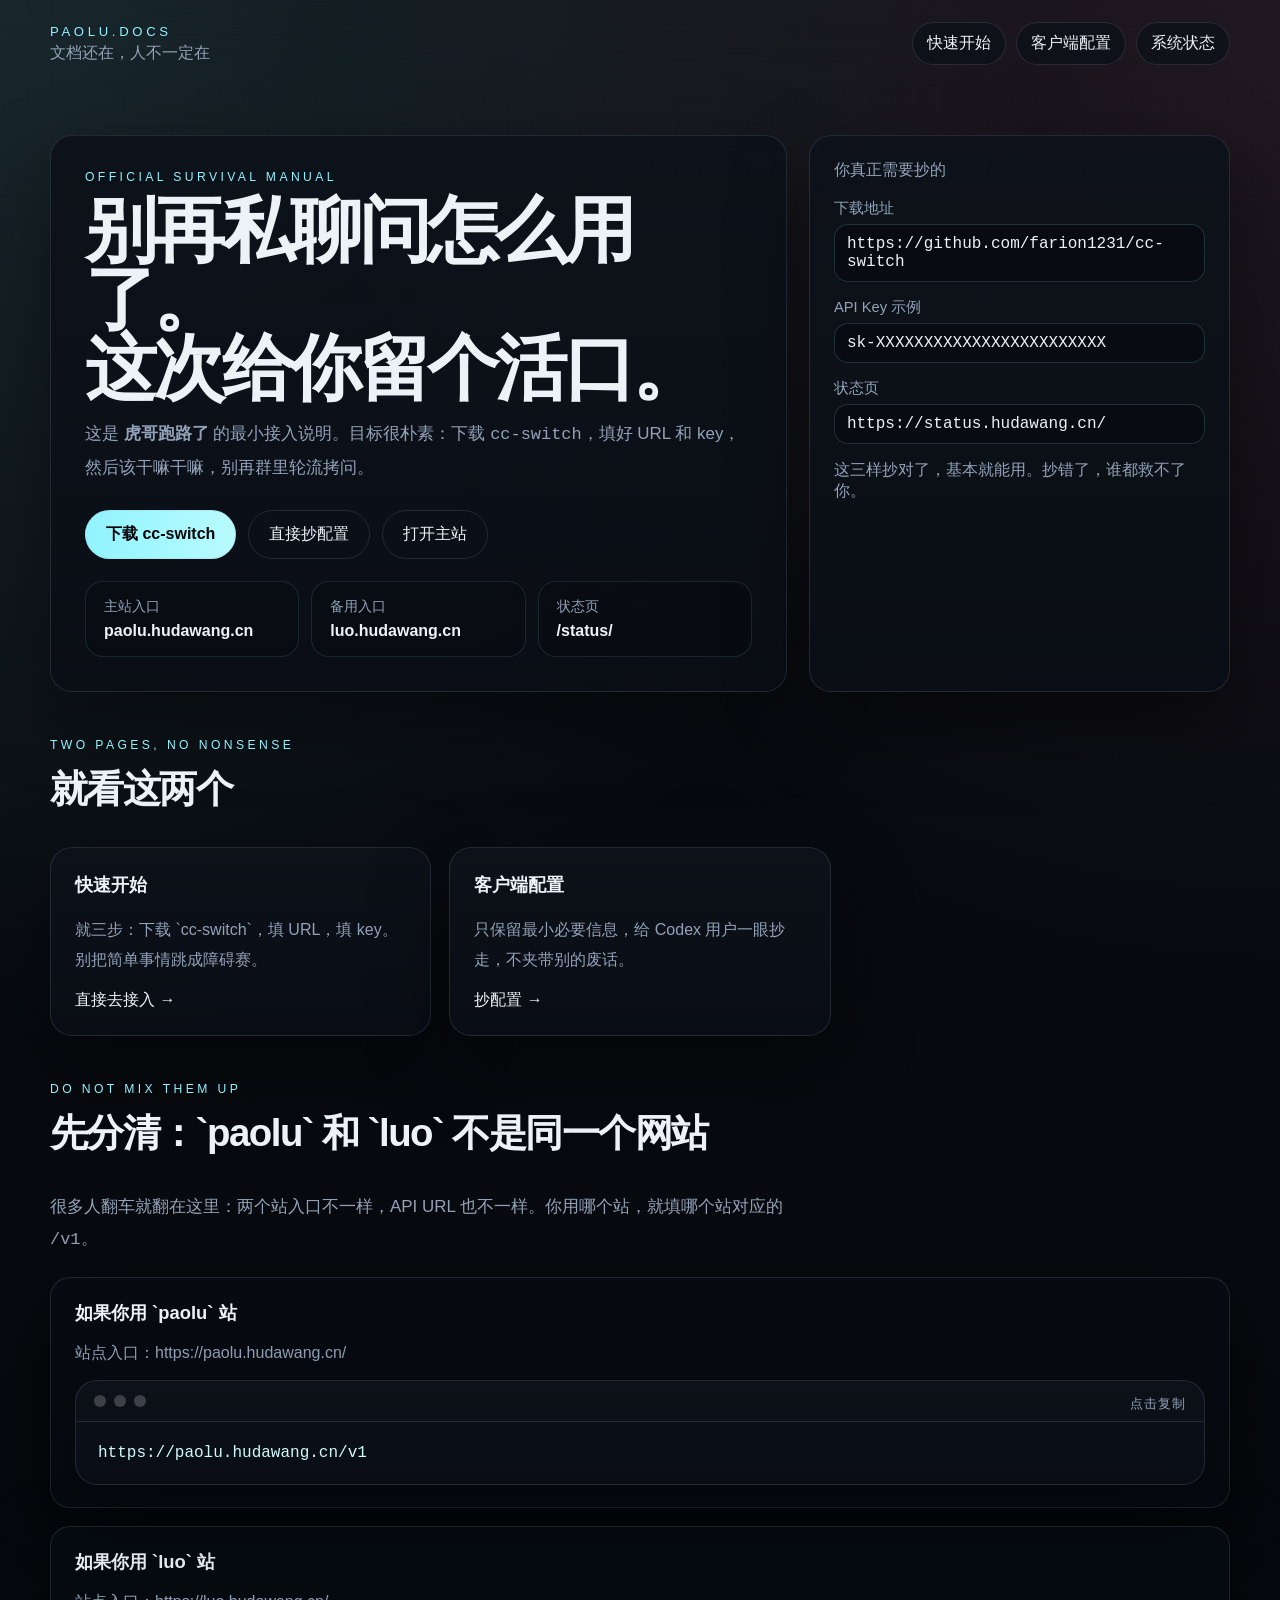
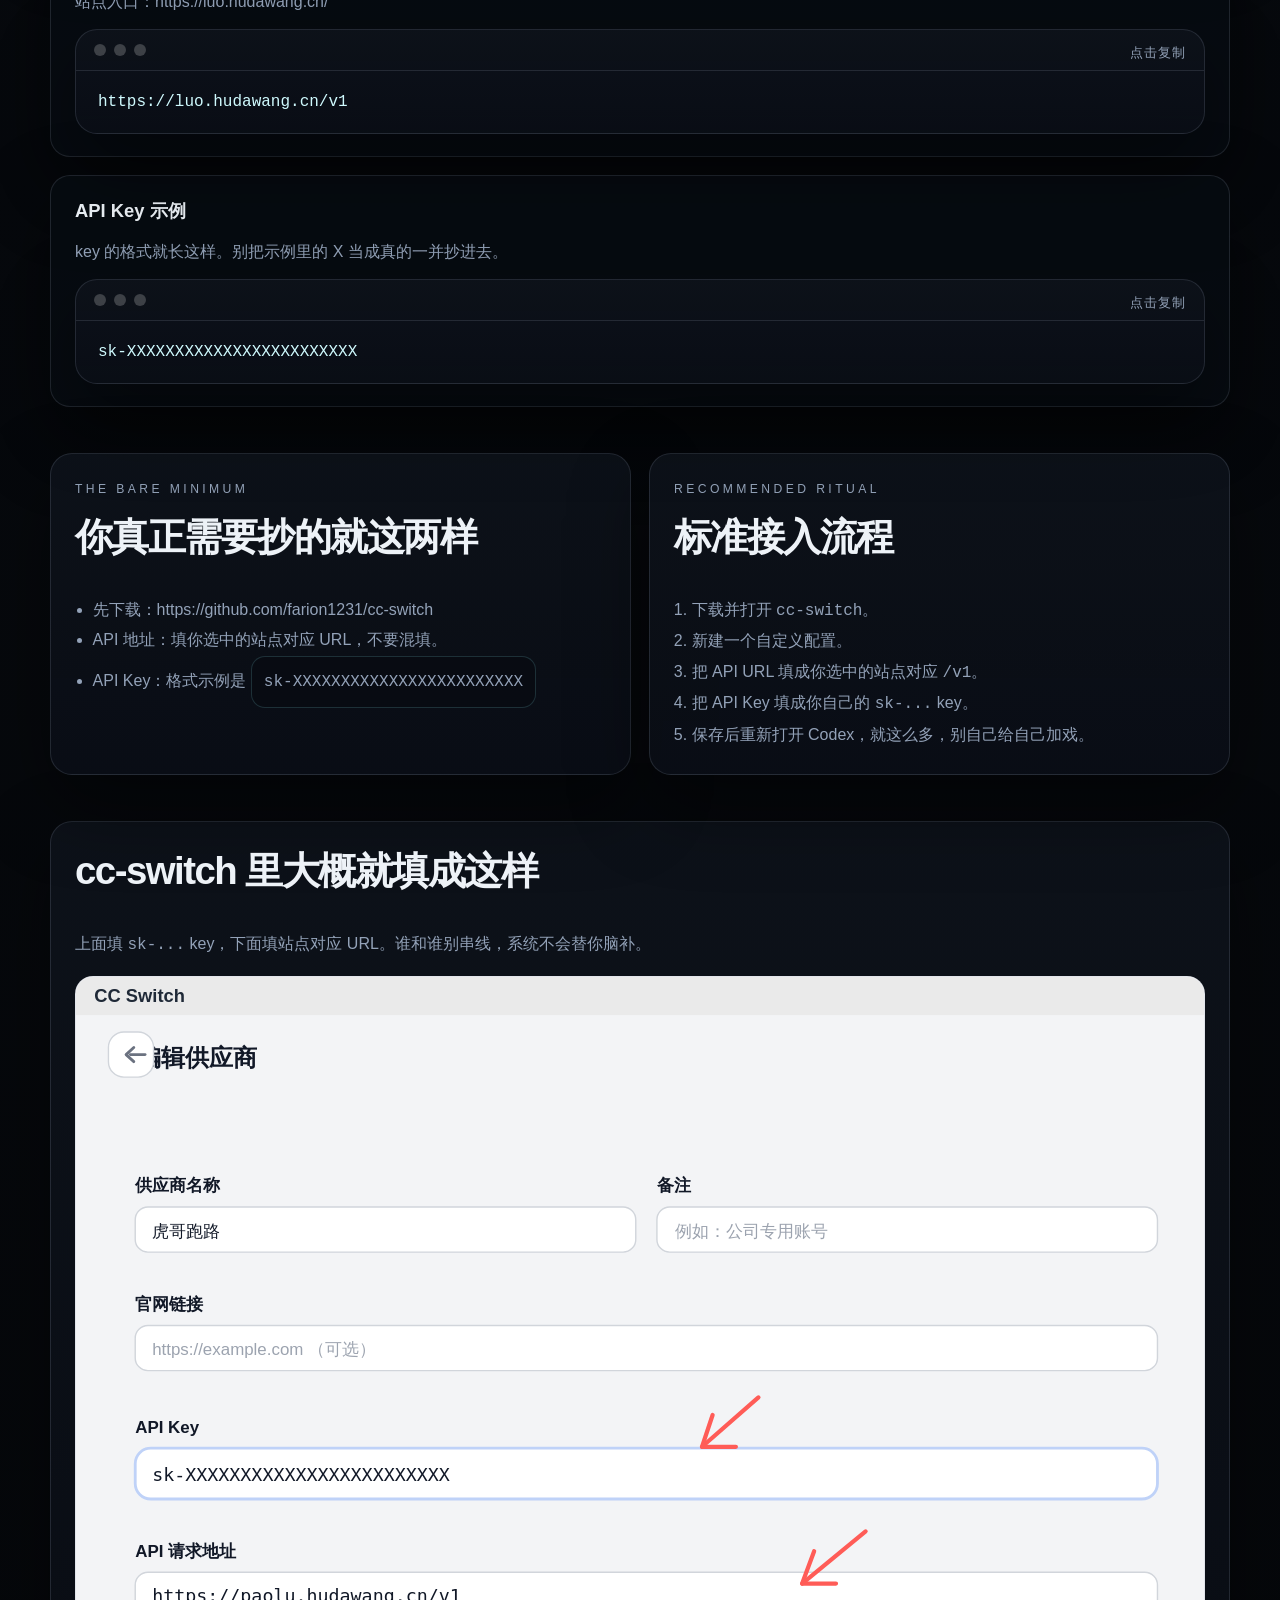
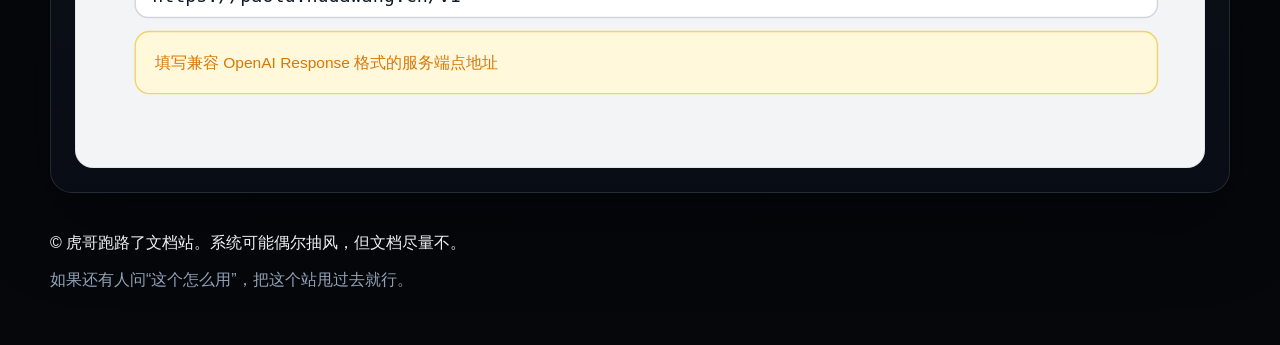
==== commit b438ed1c: "docs: remove curl testing sections" ====
--- a/index.html
+++ b/index.html
@@ -161,16 +161,6 @@
       </article>
     </section>
 
-    <section class="section shell">
-      <div class="terminal copy-block" data-copy-block="curl https://paolu.hudawang.cn/v1/models &#10;  -H &quot;Authorization: Bearer sk-XXXXXXXXXXXXXXXXXXXXXXXX&quot;">
-        <div class="terminal-bar">
-          <span></span><span></span><span></span>
-        </div>
-        <pre><code>curl https://paolu.hudawang.cn/v1/models \
-  -H "Authorization: Bearer sk-XXXXXXXXXXXXXXXXXXXXXXXX"</code></pre>
-        <p class="terminal-note">如果你非想确认通不通，就跑这条。否则照着填完直接用。</p>
-      </div>
-    </section>
   </main>
 
   <footer class="site-footer shell">
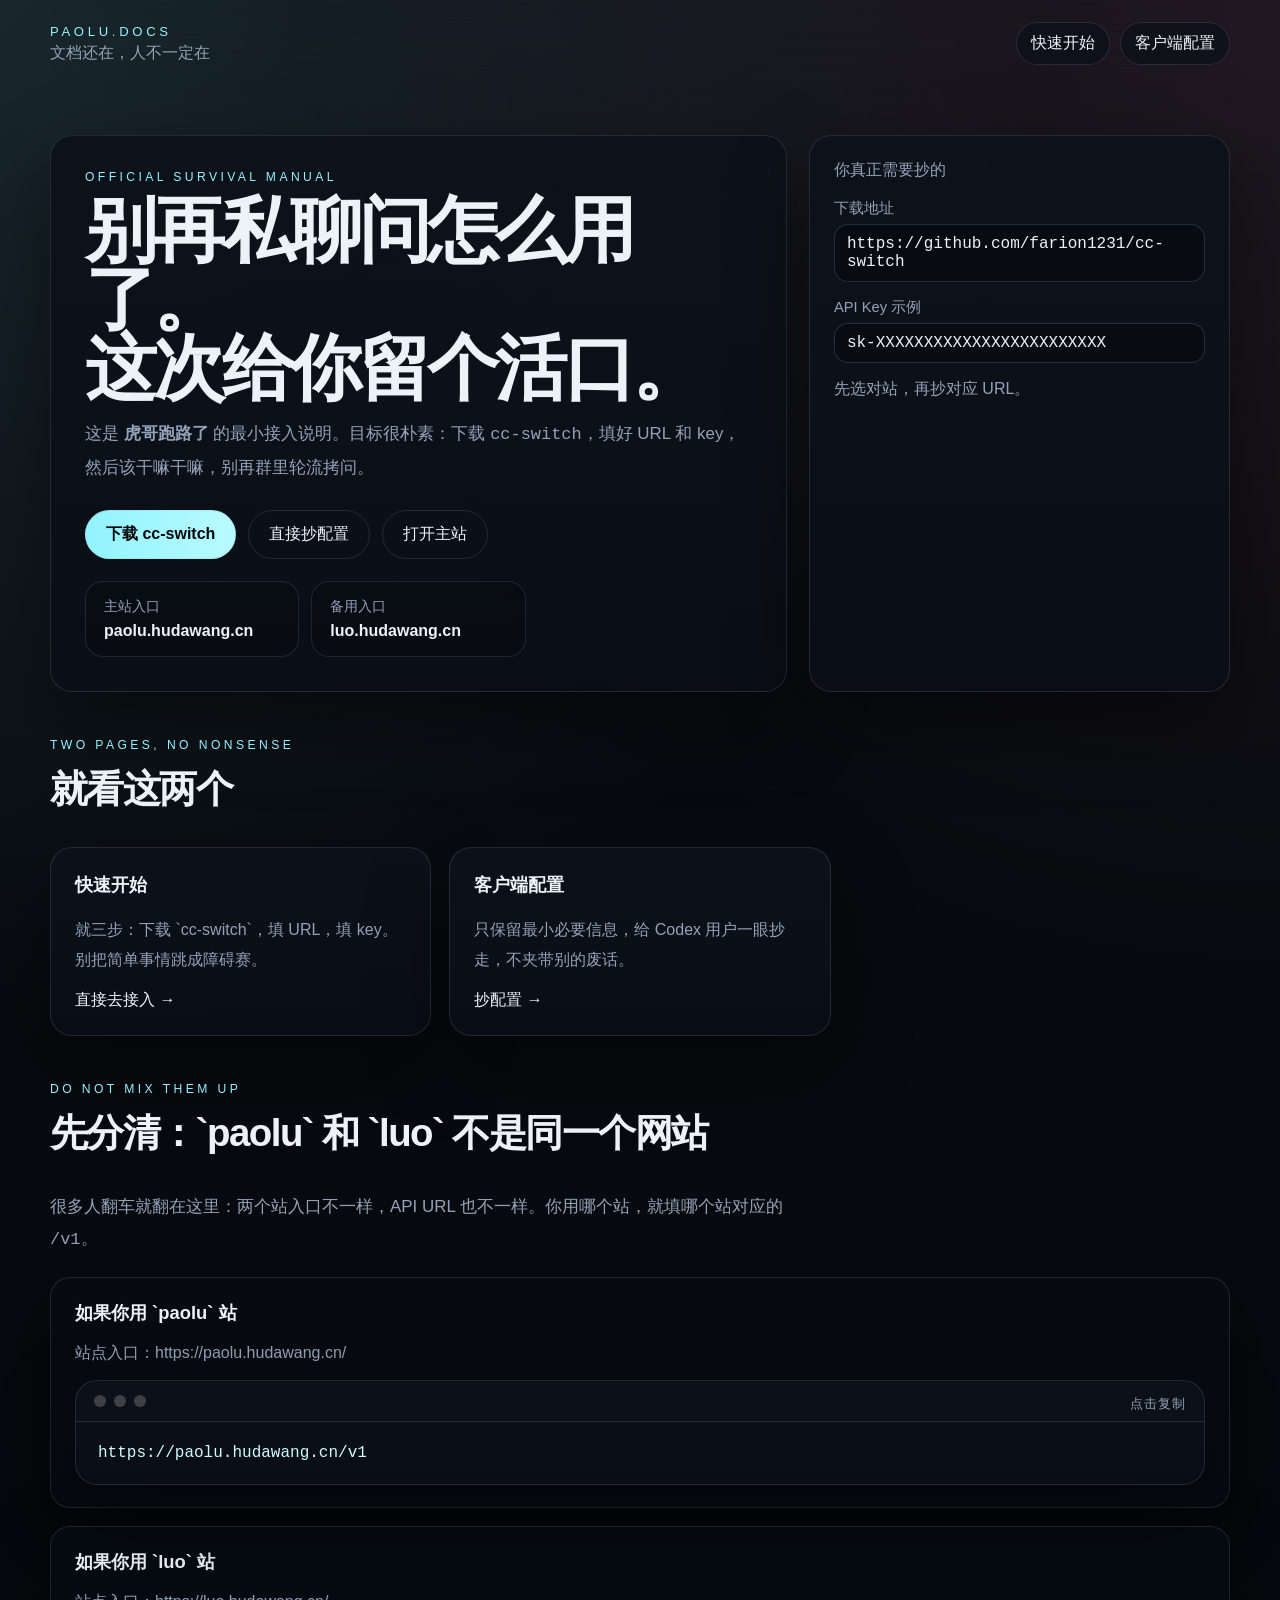
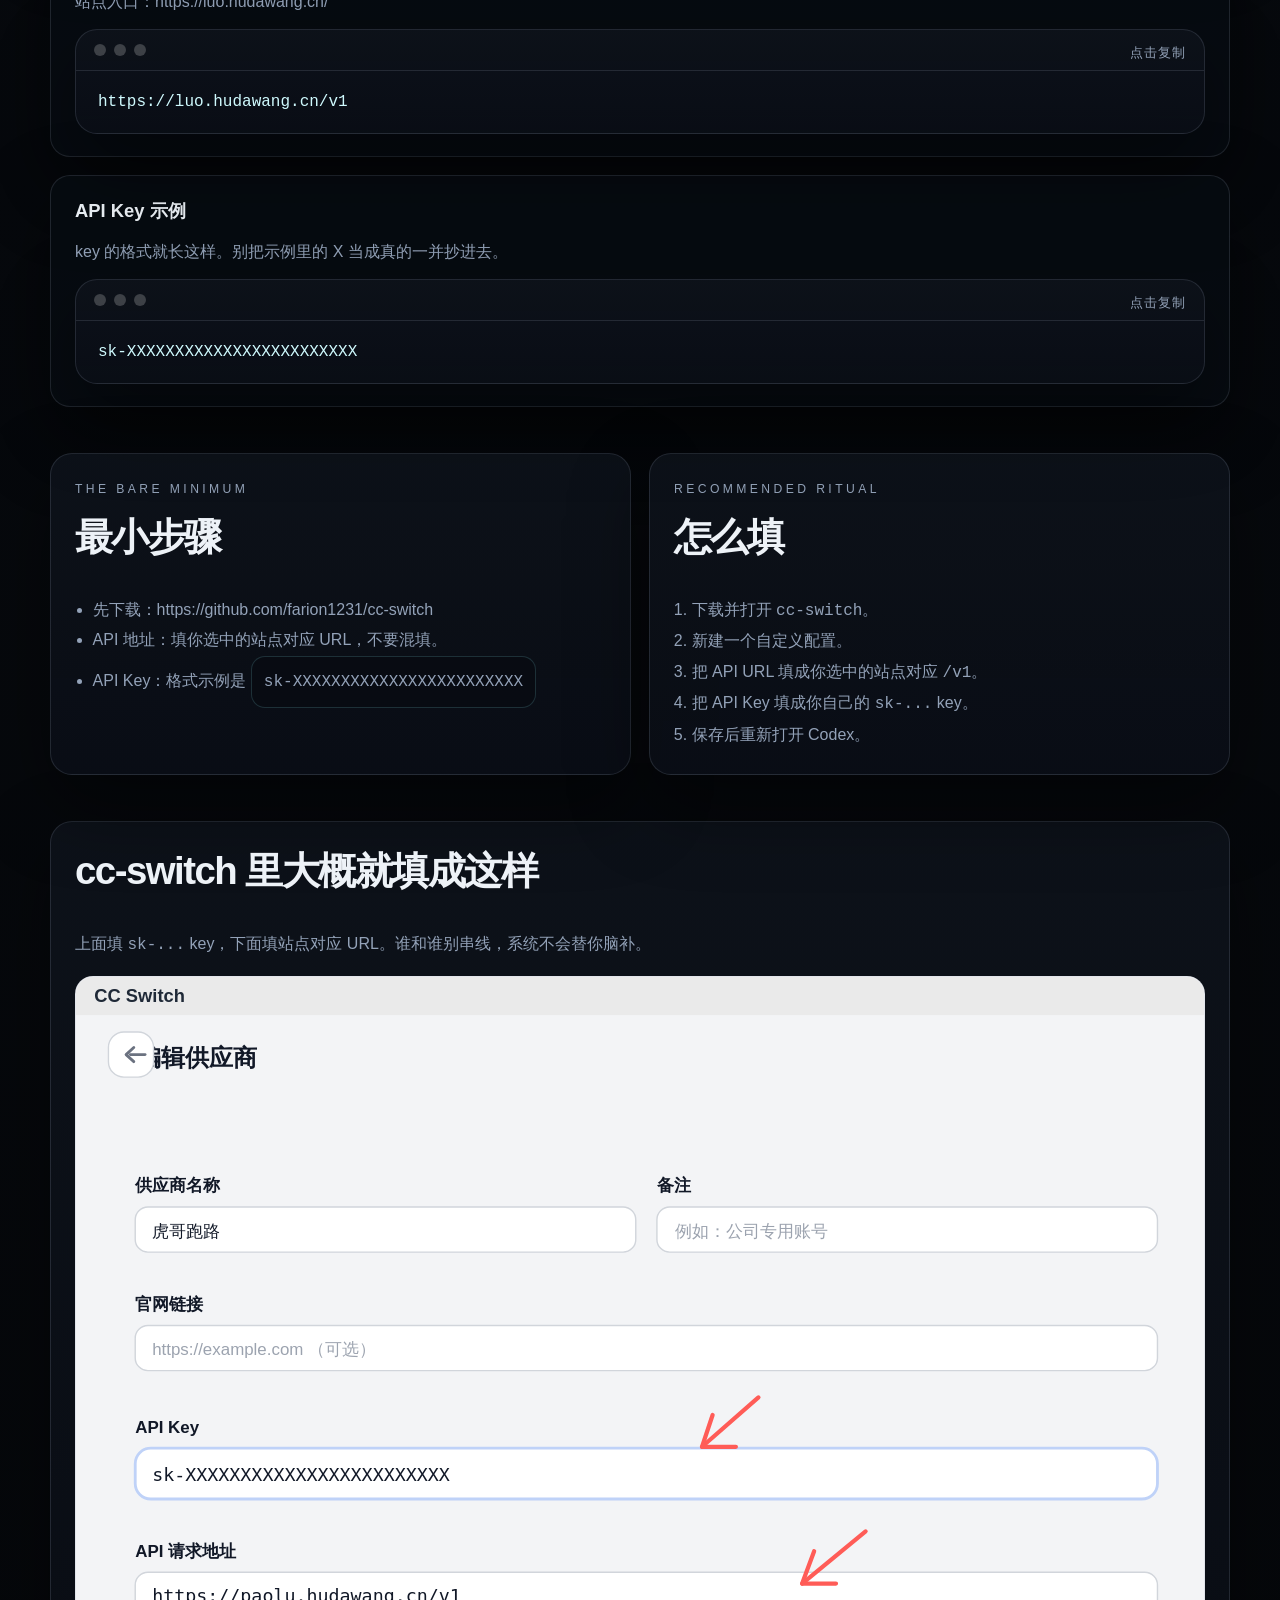
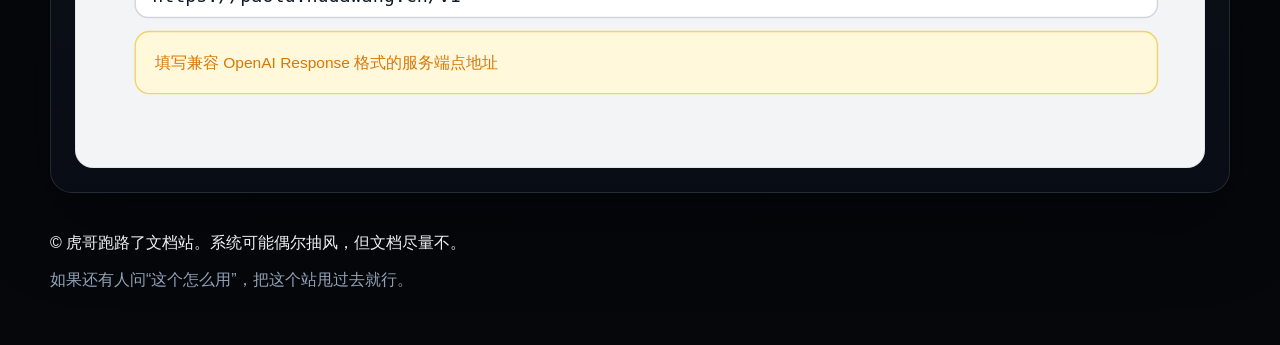
==== commit 47eaaca2: "docs: simplify homepage content" ====
--- a/index.html
+++ b/index.html
@@ -20,7 +20,6 @@
     <nav class="top-nav">
       <a href="/quickstart/">快速开始</a>
       <a href="/clients/">客户端配置</a>
-      <a href="/status/">系统状态</a>
     </nav>
   </header>
 
@@ -47,10 +46,6 @@
             <span>备用入口</span>
             <strong>luo.hudawang.cn</strong>
           </a>
-          <a class="quick-link" href="/status/">
-            <span>状态页</span>
-            <strong>/status/</strong>
-          </a>
         </div>
       </div>
       <aside class="status-card">
@@ -63,11 +58,7 @@
           <span>API Key 示例</span>
           <code data-copy>sk-XXXXXXXXXXXXXXXXXXXXXXXX</code>
         </div>
-        <div class="status-block">
-          <span>状态页</span>
-          <code data-copy>https://status.hudawang.cn/</code>
-        </div>
-        <p class="status-tip">这三样抄对了，基本就能用。抄错了，谁都救不了你。</p>
+        <p class="status-tip">先选对站，再抄对应 URL。</p>
       </aside>
     </section>
 
@@ -133,7 +124,7 @@
     <section class="section shell split-layout">
       <article class="panel">
         <p class="eyebrow">The Bare Minimum</p>
-        <h2>你真正需要抄的就这两样</h2>
+        <h2>最小步骤</h2>
         <ul class="checklist">
           <li>先下载：<a href="https://github.com/farion1231/cc-switch" target="_blank" rel="noreferrer">https://github.com/farion1231/cc-switch</a></li>
           <li>API 地址：填你选中的站点对应 URL，不要混填。</li>
@@ -142,13 +133,13 @@
       </article>
       <article class="panel">
         <p class="eyebrow">Recommended Ritual</p>
-        <h2>标准接入流程</h2>
+        <h2>怎么填</h2>
         <ol class="steps">
           <li>下载并打开 <code>cc-switch</code>。</li>
           <li>新建一个自定义配置。</li>
           <li>把 API URL 填成你选中的站点对应 <code>/v1</code>。</li>
           <li>把 API Key 填成你自己的 <code>sk-...</code> key。</li>
-          <li>保存后重新打开 Codex，就这么多，别自己给自己加戏。</li>
+          <li>保存后重新打开 Codex。</li>
         </ol>
       </article>
     </section>
